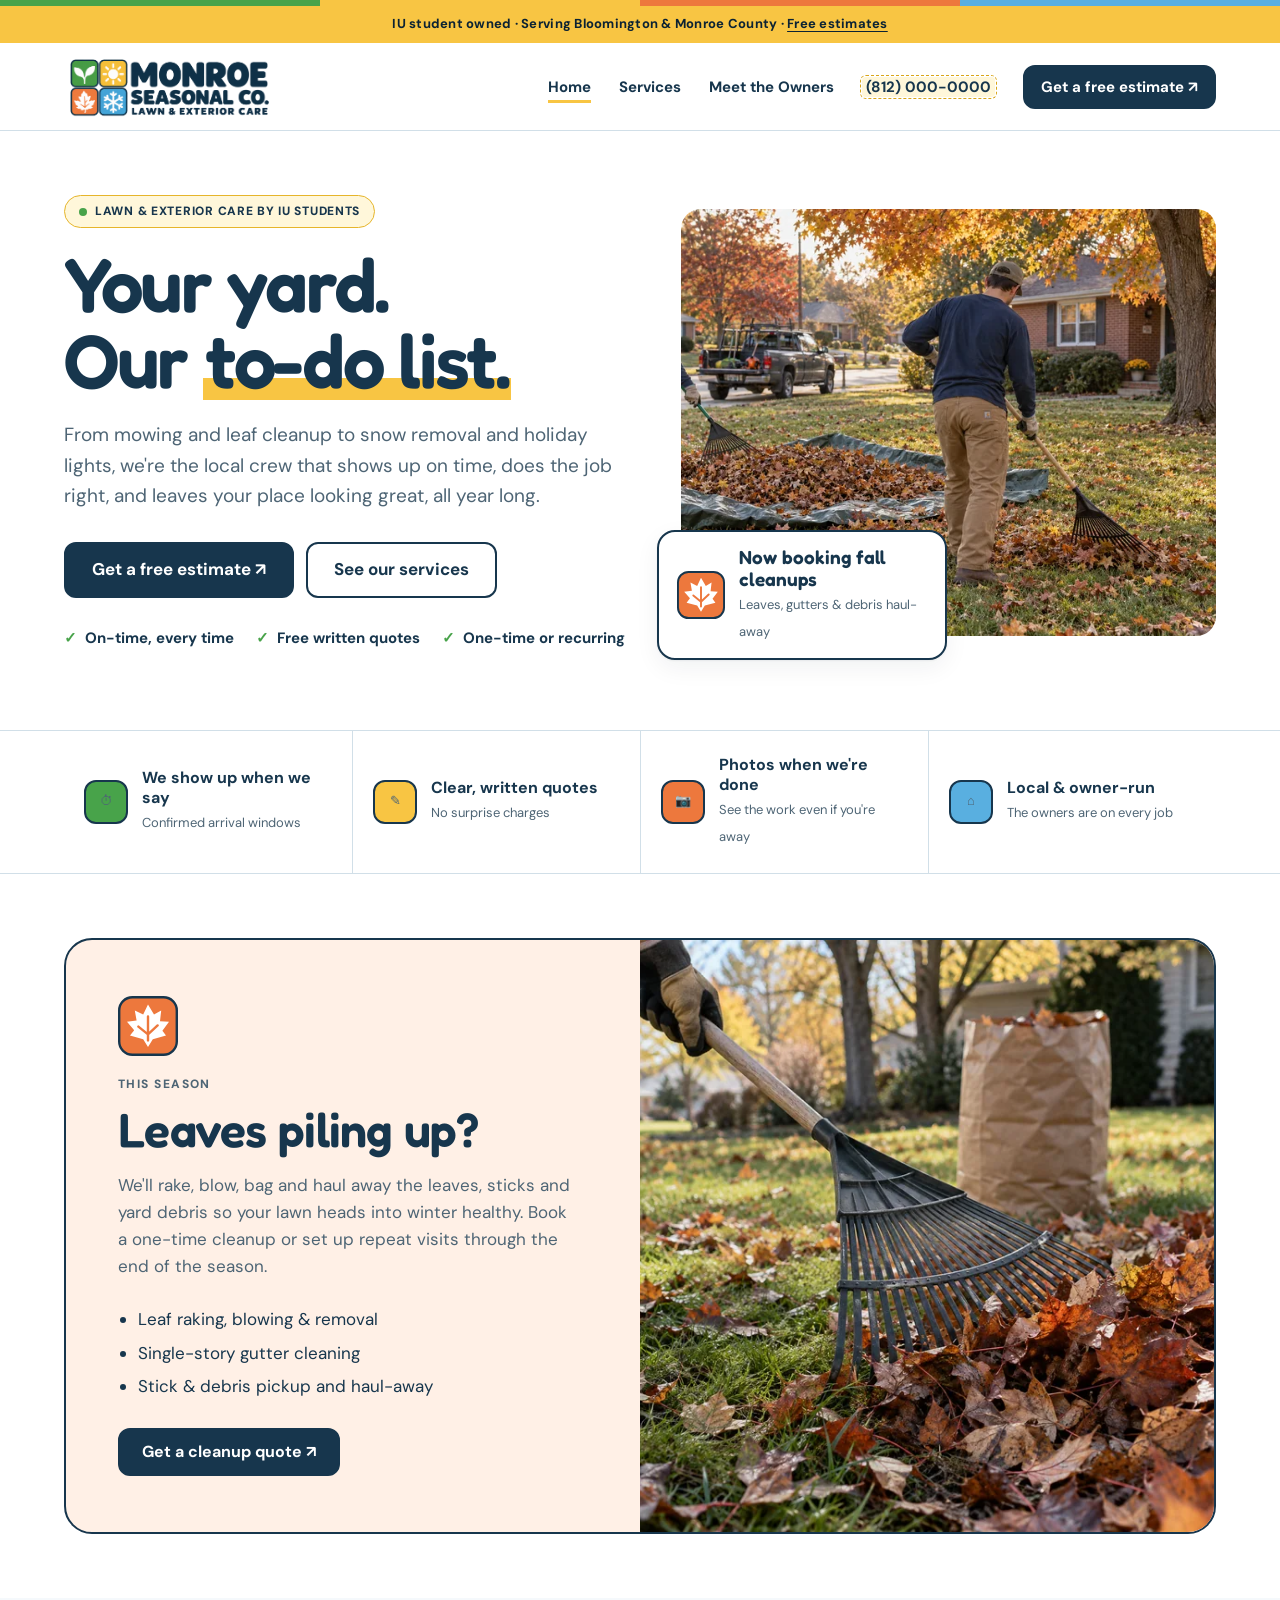
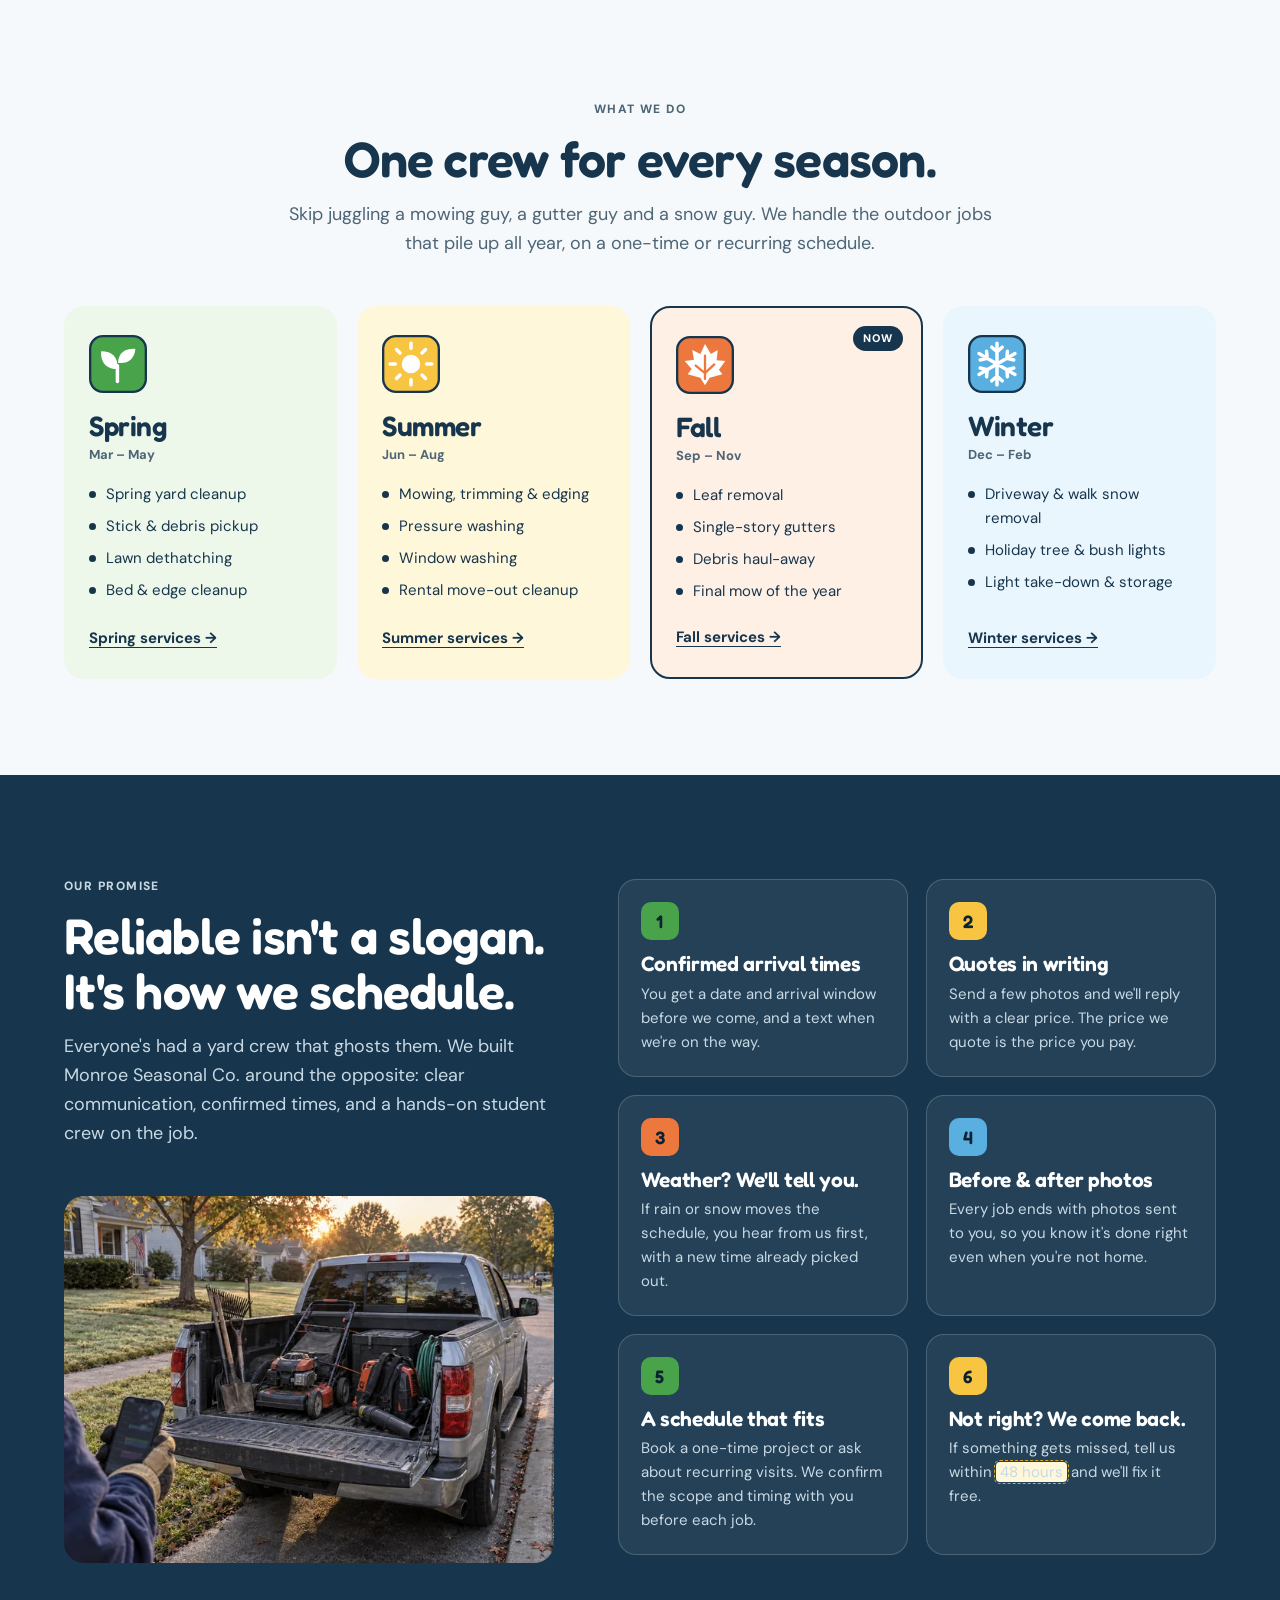
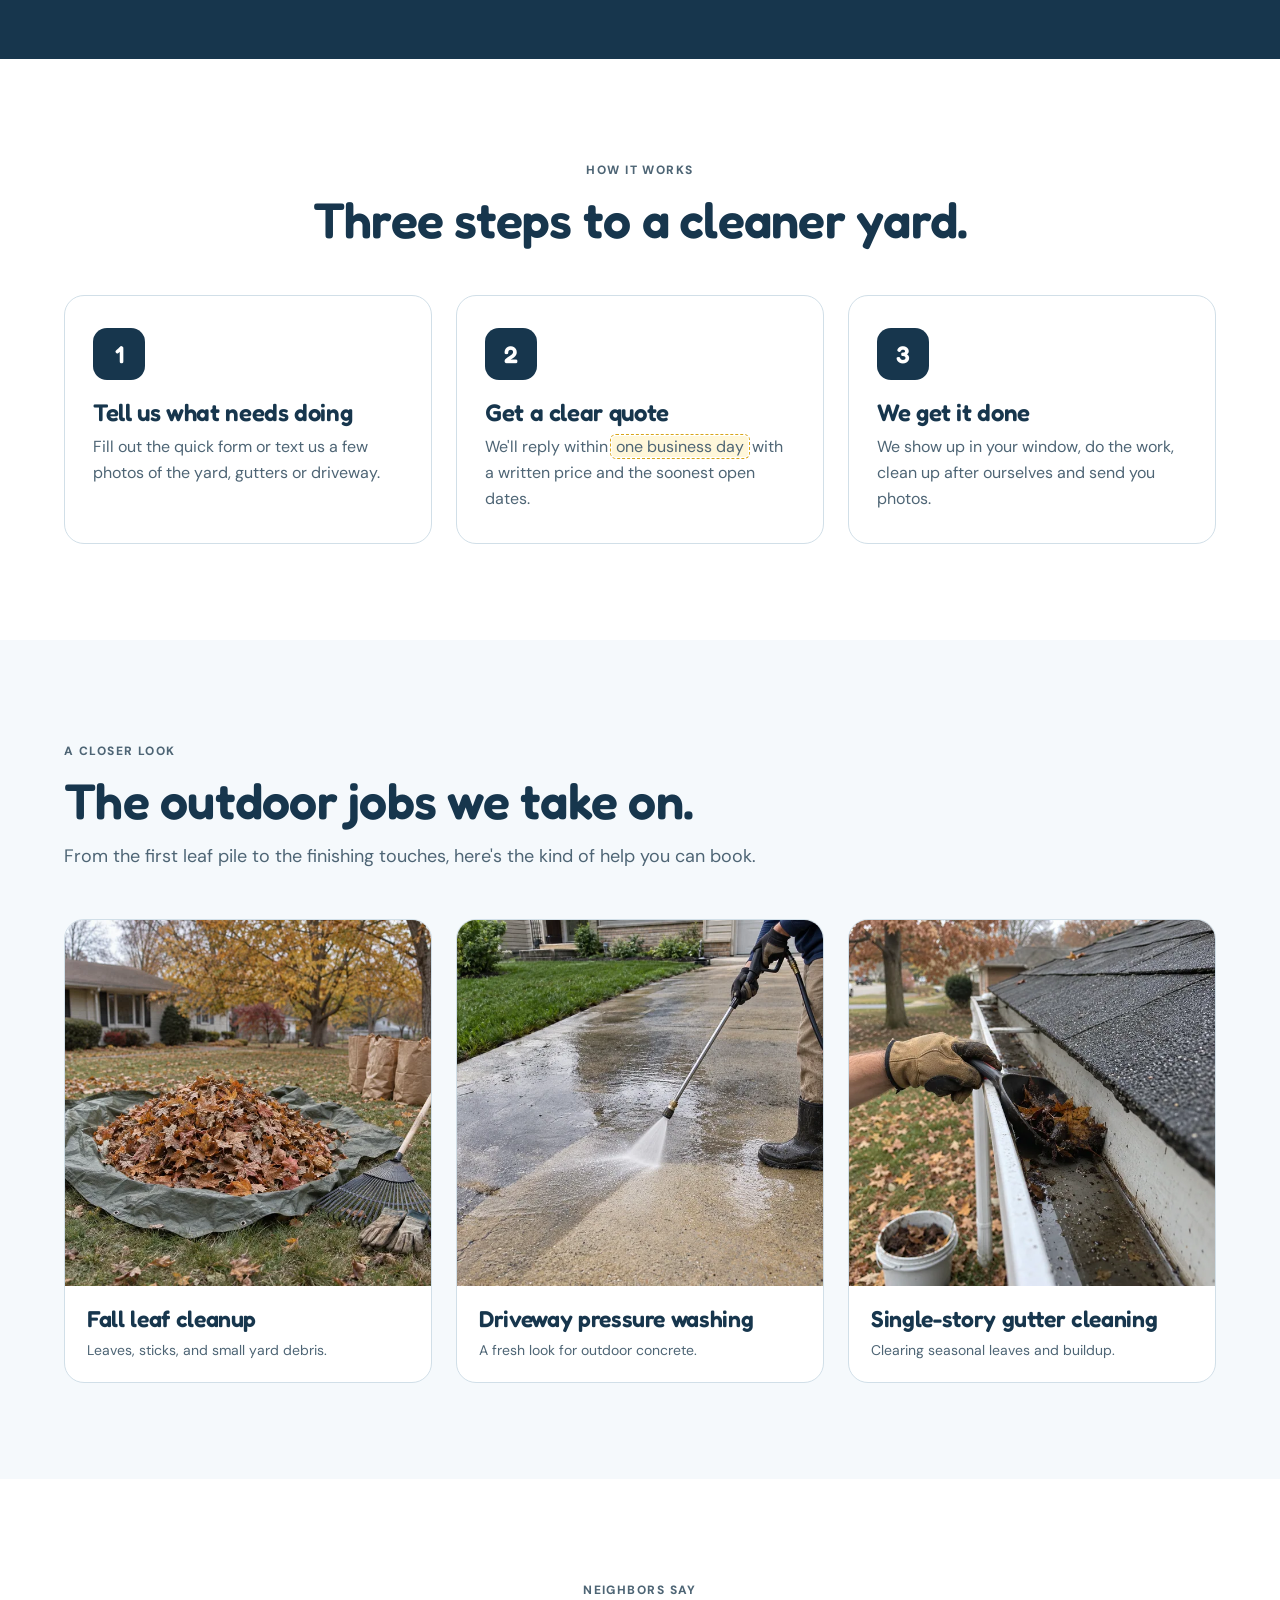
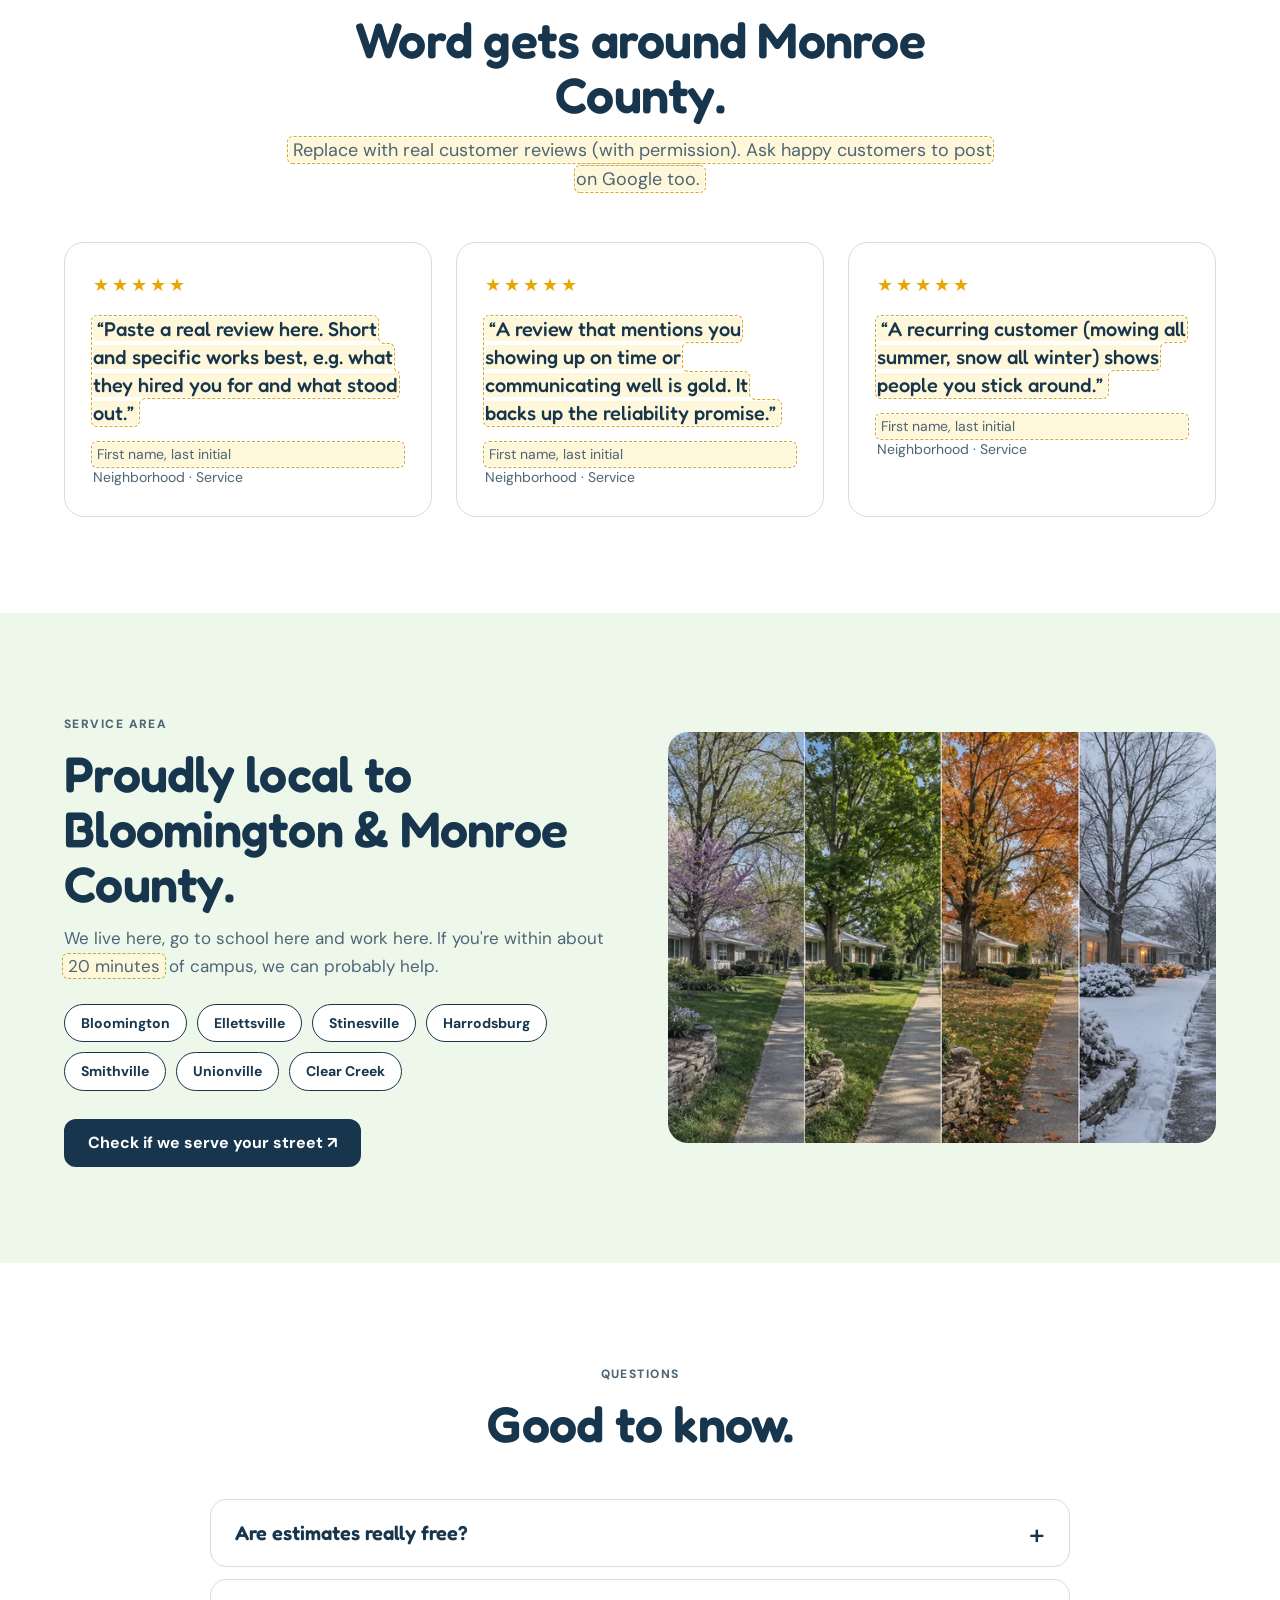
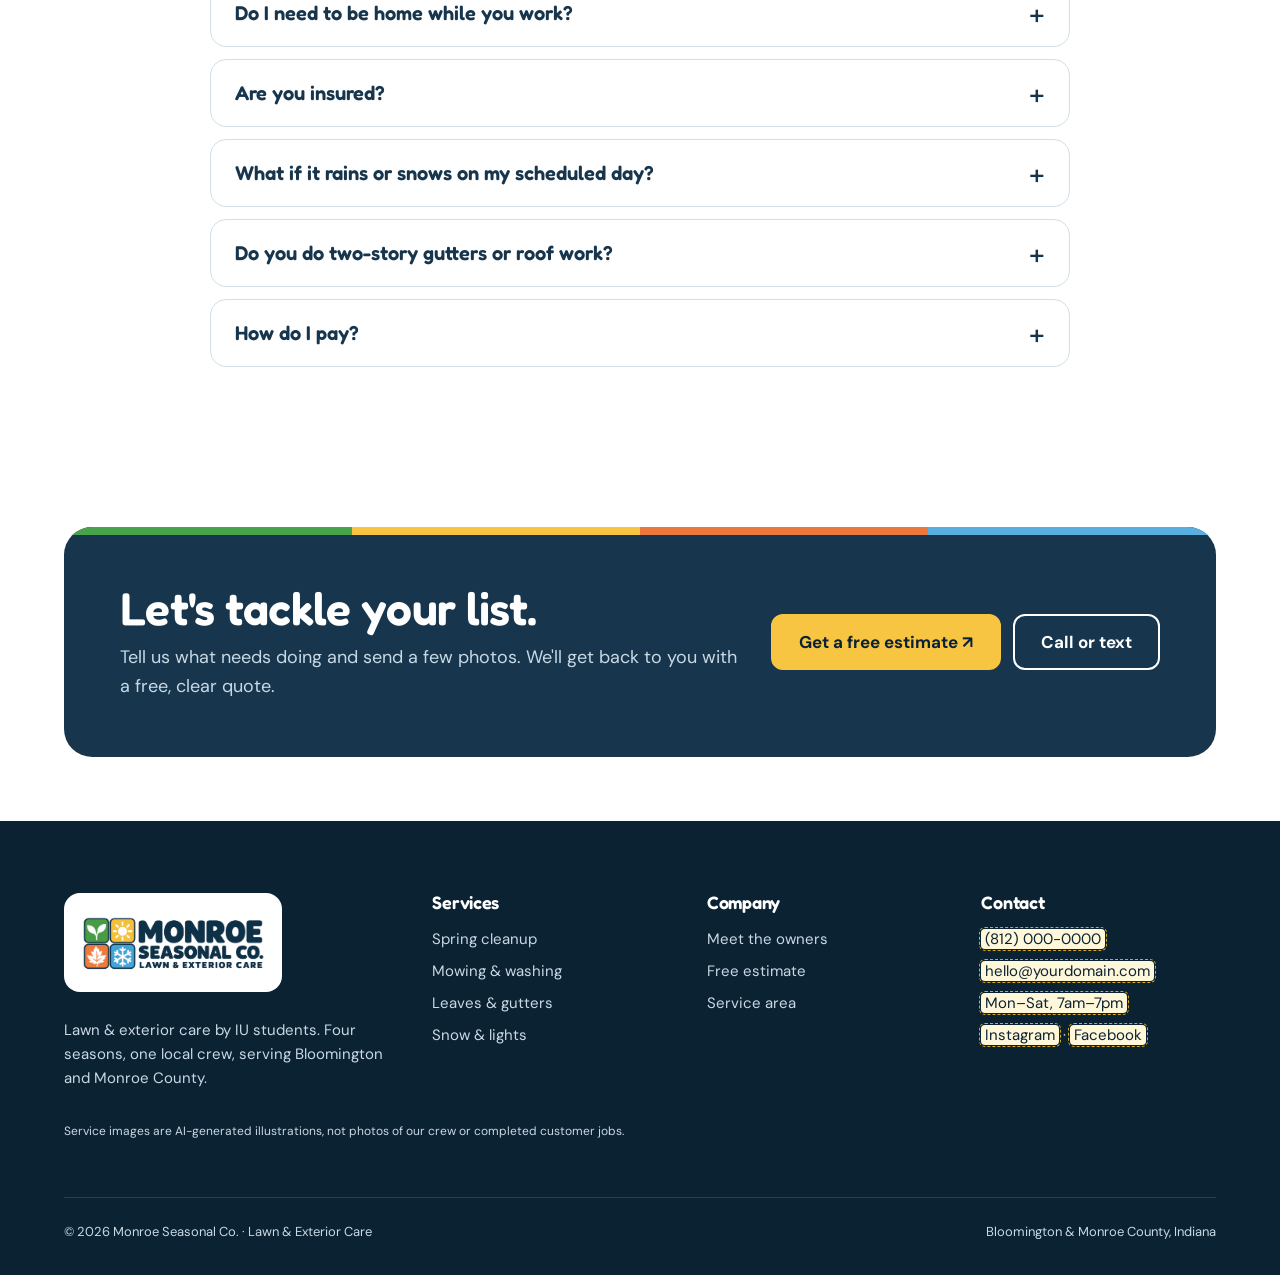
==== website/index.html @ 84240833 "Add Monroe Seasonal Co. website, brand kit, and Pages deploy - website/: 4-page static site (home, s" ====
<!doctype html>
<html lang="en">
<head>
  <meta charset="utf-8">
  <meta name="viewport" content="width=device-width, initial-scale=1">
  <title>Monroe Seasonal Co. | Lawn &amp; Exterior Care in Bloomington, IN</title>
  <meta name="description" content="IU student-owned lawn and exterior care serving Bloomington and Monroe County. Mowing, leaf cleanup, gutters, pressure washing, snow removal and holiday lights. Free estimates.">
  <meta property="og:title" content="Monroe Seasonal Co. | Lawn & Exterior Care">
  <meta property="og:description" content="Four seasons. One local crew. Free estimates in Bloomington & Monroe County.">
  <meta property="og:image" content="images/photos/og-share.jpg">
  <link rel="icon" href="images/brand/favicon.svg" type="image/svg+xml">
  <link rel="icon" href="images/brand/favicon.png" type="image/png">
  <link rel="stylesheet" href="css/styles.css">
</head>
<body>
<a class="skip" href="#main">Skip to content</a>

<div class="stripe" aria-hidden="true"><span></span><span></span><span></span><span></span></div>
<div class="announce">IU student owned · Serving Bloomington &amp; Monroe County · <a href="contact.html">Free estimates</a></div>

<header class="site-header">
  <nav class="container nav" aria-label="Main">
    <a class="brand" href="index.html"><img src="images/brand/logo.png" alt="Monroe Seasonal Co. — Lawn &amp; Exterior Care" width="1942" height="809"></a>
    <button class="nav-toggle" aria-expanded="false" aria-controls="nav-links" aria-label="Open menu"><span></span></button>
    <ul class="nav-links" id="nav-links">
      <li><a href="index.html" aria-current="page">Home</a></li>
      <li><a href="services.html">Services</a></li>
      <li><a href="about.html">Meet the Owners</a></li>
      <li><a class="nav-phone" href="tel:+18120000000"><span class="todo">(812) 000-0000</span></a></li>
      <li><a class="btn btn--sm" href="contact.html">Get a free estimate ↗</a></li>
    </ul>
  </nav>
</header>

<main id="main">

  <!-- ===== HERO ===== -->
  <section class="hero">
    <div class="container hero-grid">
      <div>
        <span class="pill">Lawn &amp; exterior care by IU students</span>
        <h1>Your yard.<br>Our <span class="hl">to-do list.</span></h1>
        <p class="lead">From mowing and leaf cleanup to snow removal and holiday lights, we're the local crew that shows up on time, does the job right, and leaves your place looking great, all year long.</p>
        <div class="actions">
          <a class="btn btn--lg" href="contact.html">Get a free estimate ↗</a>
          <a class="btn btn--lg btn--ghost" href="services.html">See our services</a>
        </div>
        <ul class="hero-checks">
          <li>On-time, every time</li>
          <li>Free written quotes</li>
          <li>One-time or recurring</li>
        </ul>
      </div>

      <div class="hero-media">
        <figure class="asset asset--fall has-image" style="--ratio:5/4" >
          <picture>
            <source type="image/webp" srcset="images/photos/hero-crew-640.webp 640w, images/photos/hero-crew.webp 1600w" sizes="(max-width: 700px) calc(100vw - 40px), (max-width: 1080px) 50vw, 600px">
            <img src="images/photos/hero-crew.jpg" srcset="images/photos/hero-crew-640.jpg 640w, images/photos/hero-crew.jpg 1600w" sizes="(max-width: 700px) calc(100vw - 40px), (max-width: 1080px) 50vw, 600px" alt="Student-style yard workers raking autumn leaves in a residential front yard" width="1600" height="1280" loading="eager" decoding="async" fetchpriority="high">
          </picture>
        </figure>
        <div class="hero-badge">
          <img src="images/brand/fall.svg" alt="">
          <div><strong>Now booking fall cleanups</strong><span>Leaves, gutters &amp; debris haul-away</span></div>
        </div>
      </div>
    </div>
  </section>

  <!-- ===== TRUST BAR ===== -->
  <section class="trustbar" aria-label="Why customers choose us">
    <div class="container trust-grid">
      <div class="trust-item"><span class="trust-icon bg-spring" aria-hidden="true">⏱</span><div><strong>We show up when we say</strong><span>Confirmed arrival windows</span></div></div>
      <div class="trust-item"><span class="trust-icon bg-summer" aria-hidden="true">✎</span><div><strong>Clear, written quotes</strong><span>No surprise charges</span></div></div>
      <div class="trust-item"><span class="trust-icon bg-fall" aria-hidden="true">📷</span><div><strong>Photos when we're done</strong><span>See the work even if you're away</span></div></div>
      <div class="trust-item"><span class="trust-icon bg-winter" aria-hidden="true">⌂</span><div><strong>Local &amp; owner-run</strong><span>The owners are on every job</span></div></div>
    </div>
  </section>

  <!-- ===== CURRENT SEASON FEATURE ===== -->
  <section class="section section--tight">
    <div class="container">
      <div class="feature">
        <div class="feature-copy">
          <img class="icon" src="images/brand/fall.svg" alt="">
          <span class="eyebrow">This season</span>
          <h2>Leaves piling up?</h2>
          <p>We'll rake, blow, bag and haul away the leaves, sticks and yard debris so your lawn heads into winter healthy. Book a one-time cleanup or set up repeat visits through the end of the season.</p>
          <ul>
            <li>Leaf raking, blowing &amp; removal</li>
            <li>Single-story gutter cleaning</li>
            <li>Stick &amp; debris pickup and haul-away</li>
          </ul>
          <div class="actions"><a class="btn" href="contact.html">Get a cleanup quote ↗</a></div>
        </div>
        <figure class="asset asset--fall has-image" style="--ratio:1/1" >
          <picture>
            <source type="image/webp" srcset="images/photos/fall-feature-leaves-640.webp 640w, images/photos/fall-feature-leaves.webp 1200w" sizes="(max-width: 700px) calc(100vw - 40px), (max-width: 1080px) 50vw, 600px">
            <img src="images/photos/fall-feature-leaves.jpg" srcset="images/photos/fall-feature-leaves-640.jpg 640w, images/photos/fall-feature-leaves.jpg 1200w" sizes="(max-width: 700px) calc(100vw - 40px), (max-width: 1080px) 50vw, 600px" alt="Rake pulling orange maple leaves into a pile on a green lawn" width="1200" height="1200" loading="lazy" decoding="async">
          </picture>
        </figure>
      </div>
    </div>
  </section>

  <!-- ===== SERVICES BY SEASON ===== -->
  <section class="section section--paper" id="services">
    <div class="container">
      <div class="section-head section-head--center">
        <span class="eyebrow">What we do</span>
        <h2>One crew for every season.</h2>
        <p>Skip juggling a mowing guy, a gutter guy and a snow guy. We handle the outdoor jobs that pile up all year, on a one-time or recurring schedule.</p>
      </div>
      <div class="season-grid">
        <article class="season-card spring">
          <img src="images/brand/spring.svg" alt="">
          <h3>Spring</h3>
          <p class="when">Mar – May</p>
          <ul><li>Spring yard cleanup</li><li>Stick &amp; debris pickup</li><li>Lawn dethatching</li><li>Bed &amp; edge cleanup</li></ul>
          <a href="services.html#spring">Spring services →</a>
        </article>
        <article class="season-card summer">
          <img src="images/brand/summer.svg" alt="">
          <h3>Summer</h3>
          <p class="when">Jun – Aug</p>
          <ul><li>Mowing, trimming &amp; edging</li><li>Pressure washing</li><li>Window washing</li><li>Rental move-out cleanup</li></ul>
          <a href="services.html#summer">Summer services →</a>
        </article>
        <article class="season-card fall is-now">
          <span class="now-tag">Now</span>
          <img src="images/brand/fall.svg" alt="">
          <h3>Fall</h3>
          <p class="when">Sep – Nov</p>
          <ul><li>Leaf removal</li><li>Single-story gutters</li><li>Debris haul-away</li><li>Final mow of the year</li></ul>
          <a href="services.html#fall">Fall services →</a>
        </article>
        <article class="season-card winter">
          <img src="images/brand/winter.svg" alt="">
          <h3>Winter</h3>
          <p class="when">Dec – Feb</p>
          <ul><li>Driveway &amp; walk snow removal</li><li>Holiday tree &amp; bush lights</li><li>Light take-down &amp; storage</li></ul>
          <a href="services.html#winter">Winter services →</a>
        </article>
      </div>
    </div>
  </section>

  <!-- ===== RELIABILITY ===== -->
  <section class="section section--navy">
    <div class="container reliable-grid">
      <div>
        <div class="section-head">
          <span class="eyebrow">Our promise</span>
          <h2>Reliable isn't a slogan. It's how we schedule.</h2>
          <p>Everyone's had a yard crew that ghosts them. We built Monroe Seasonal Co. around the opposite: clear communication, confirmed times, and a hands-on student crew on the job.</p>
        </div>
        <figure class="asset asset--winter has-image" style="--ratio:4/3" >
          <picture>
            <source type="image/webp" srcset="images/photos/reliable-truck-640.webp 640w, images/photos/reliable-truck.webp 1400w" sizes="(max-width: 700px) calc(100vw - 40px), (max-width: 1080px) 50vw, 600px">
            <img src="images/photos/reliable-truck.jpg" srcset="images/photos/reliable-truck-640.jpg 640w, images/photos/reliable-truck.jpg 1400w" sizes="(max-width: 700px) calc(100vw - 40px), (max-width: 1080px) 50vw, 600px" alt="A prepared pickup with organized lawn-care tools and a phone in hand" width="1400" height="1050" loading="lazy" decoding="async">
          </picture>
        </figure>
      </div>
      <div class="promise-list">
        <div class="promise"><span class="num bg-spring">1</span><h3>Confirmed arrival times</h3><p>You get a date and arrival window before we come, and a text when we're on the way.</p></div>
        <div class="promise"><span class="num bg-summer">2</span><h3>Quotes in writing</h3><p>Send a few photos and we'll reply with a clear price. The price we quote is the price you pay.</p></div>
        <div class="promise"><span class="num bg-fall">3</span><h3>Weather? We'll tell you.</h3><p>If rain or snow moves the schedule, you hear from us first, with a new time already picked out.</p></div>
        <div class="promise"><span class="num bg-winter">4</span><h3>Before &amp; after photos</h3><p>Every job ends with photos sent to you, so you know it's done right even when you're not home.</p></div>
        <div class="promise"><span class="num bg-spring">5</span><h3>A schedule that fits</h3><p>Book a one-time project or ask about recurring visits. We confirm the scope and timing with you before each job.</p></div>
        <div class="promise"><span class="num bg-summer">6</span><h3>Not right? We come back.</h3><p>If something gets missed, tell us within <span class="todo">48 hours</span> and we'll fix it free.</p></div>
      </div>
    </div>
  </section>

  <!-- ===== HOW IT WORKS ===== -->
  <section class="section">
    <div class="container">
      <div class="section-head section-head--center">
        <span class="eyebrow">How it works</span>
        <h2>Three steps to a cleaner yard.</h2>
      </div>
      <ol class="steps">
        <li class="step"><h3>Tell us what needs doing</h3><p>Fill out the quick form or text us a few photos of the yard, gutters or driveway.</p></li>
        <li class="step"><h3>Get a clear quote</h3><p>We'll reply within <span class="todo">one business day</span> with a written price and the soonest open dates.</p></li>
        <li class="step"><h3>We get it done</h3><p>We show up in your window, do the work, clean up after ourselves and send you photos.</p></li>
      </ol>
    </div>
  </section>

  <!-- ===== SERVICE GALLERY ===== -->
  <section class="section section--paper"><div class="container">
    <div class="section-head"><span class="eyebrow">A closer look</span><h2>The outdoor jobs we take on.</h2><p>From the first leaf pile to the finishing touches, here's the kind of help you can book.</p></div>
    <div class="ba-grid"><article class="ba"><figure class="asset asset--fall has-image" style="--ratio:1/1" >
          <picture>
            <source type="image/webp" srcset="images/photos/gallery-leaves-640.webp 640w, images/photos/gallery-leaves.webp 1200w" sizes="(max-width: 700px) calc(100vw - 40px), (max-width: 1080px) 50vw, 600px">
            <img src="images/photos/gallery-leaves.jpg" srcset="images/photos/gallery-leaves-640.jpg 640w, images/photos/gallery-leaves.jpg 1200w" sizes="(max-width: 700px) calc(100vw - 40px), (max-width: 1080px) 50vw, 600px" alt="Fall leaf cleanup service illustration" width="1200" height="1200" loading="lazy" decoding="async">
          </picture>
        </figure><div class="service-gallery-caption"><h3>Fall leaf cleanup</h3><p>Leaves, sticks, and small yard debris.</p></div></article><article class="ba"><figure class="asset asset--summer has-image" style="--ratio:1/1" >
          <picture>
            <source type="image/webp" srcset="images/photos/gallery-driveway-640.webp 640w, images/photos/gallery-driveway.webp 1200w" sizes="(max-width: 700px) calc(100vw - 40px), (max-width: 1080px) 50vw, 600px">
            <img src="images/photos/gallery-driveway.jpg" srcset="images/photos/gallery-driveway-640.jpg 640w, images/photos/gallery-driveway.jpg 1200w" sizes="(max-width: 700px) calc(100vw - 40px), (max-width: 1080px) 50vw, 600px" alt="Driveway pressure washing service illustration" width="1200" height="1200" loading="lazy" decoding="async">
          </picture>
        </figure><div class="service-gallery-caption"><h3>Driveway pressure washing</h3><p>A fresh look for outdoor concrete.</p></div></article><article class="ba"><figure class="asset asset--fall has-image" style="--ratio:1/1" >
          <picture>
            <source type="image/webp" srcset="images/photos/gallery-gutters-640.webp 640w, images/photos/gallery-gutters.webp 1200w" sizes="(max-width: 700px) calc(100vw - 40px), (max-width: 1080px) 50vw, 600px">
            <img src="images/photos/gallery-gutters.jpg" srcset="images/photos/gallery-gutters-640.jpg 640w, images/photos/gallery-gutters.jpg 1200w" sizes="(max-width: 700px) calc(100vw - 40px), (max-width: 1080px) 50vw, 600px" alt="Single-story gutter cleaning service illustration" width="1200" height="1200" loading="lazy" decoding="async">
          </picture>
        </figure><div class="service-gallery-caption"><h3>Single-story gutter cleaning</h3><p>Clearing seasonal leaves and buildup.</p></div></article></div>
  </div></section>

  <!-- ===== REVIEWS ===== -->
  <section class="section">
    <div class="container">
      <div class="section-head section-head--center">
        <span class="eyebrow">Neighbors say</span>
        <h2>Word gets around Monroe County.</h2>
        <p><span class="todo">Replace with real customer reviews (with permission). Ask happy customers to post on Google too.</span></p>
      </div>
      <div class="review-grid">
        <figure class="review">
          <div class="stars" aria-label="5 out of 5 stars">★★★★★</div>
          <blockquote><span class="todo">“Paste a real review here. Short and specific works best, e.g. what they hired you for and what stood out.”</span></blockquote>
          <cite><span class="todo">First name, last initial</span><span>Neighborhood · Service</span></cite>
        </figure>
        <figure class="review">
          <div class="stars" aria-label="5 out of 5 stars">★★★★★</div>
          <blockquote><span class="todo">“A review that mentions you showing up on time or communicating well is gold. It backs up the reliability promise.”</span></blockquote>
          <cite><span class="todo">First name, last initial</span><span>Neighborhood · Service</span></cite>
        </figure>
        <figure class="review">
          <div class="stars" aria-label="5 out of 5 stars">★★★★★</div>
          <blockquote><span class="todo">“A recurring customer (mowing all summer, snow all winter) shows people you stick around.”</span></blockquote>
          <cite><span class="todo">First name, last initial</span><span>Neighborhood · Service</span></cite>
        </figure>
      </div>
    </div>
  </section>

  <!-- ===== SERVICE AREA ===== -->
  <section class="section section--spring">
    <div class="container area">
      <div>
        <span class="eyebrow">Service area</span>
        <h2 style="font-size:clamp(34px,4.2vw,50px);margin:10px 0 14px">Proudly local to Bloomington &amp; Monroe County.</h2>
        <p class="muted">We live here, go to school here and work here. If you're within about <span class="todo">20 minutes</span> of campus, we can probably help.</p>
        <ul class="town-list">
          <li>Bloomington</li><li>Ellettsville</li><li>Stinesville</li><li>Harrodsburg</li><li>Smithville</li><li>Unionville</li><li>Clear Creek</li>
        </ul>
        <a class="btn" href="contact.html">Check if we serve your street ↗</a>
      </div>
      <figure class="asset asset--spring has-image" style="--ratio:4/3" >
          <picture>
            <source type="image/webp" srcset="images/photos/neighborhood-seasons-640.webp 640w, images/photos/neighborhood-seasons.webp 1600w" sizes="(max-width: 700px) calc(100vw - 40px), (max-width: 1080px) 50vw, 600px">
            <img src="images/photos/neighborhood-seasons.jpg" srcset="images/photos/neighborhood-seasons-640.jpg 640w, images/photos/neighborhood-seasons.jpg 1600w" sizes="(max-width: 700px) calc(100vw - 40px), (max-width: 1080px) 50vw, 600px" alt="Photographic montage of an Indiana-style neighborhood in spring, summer, fall, and winter" width="1600" height="1200" loading="lazy" decoding="async">
          </picture>
        </figure>
    </div>
  </section>

  <!-- ===== FAQ ===== -->
  <section class="section">
    <div class="container">
      <div class="section-head section-head--center">
        <span class="eyebrow">Questions</span>
        <h2>Good to know.</h2>
      </div>
      <div class="faq">
        <details><summary>Are estimates really free?</summary><p>Yes. Send us a few photos and a short description through the estimate form, and we'll reply with a written quote. Bigger jobs may need a quick in-person look, which is free too.</p></details>
        <details><summary>Do I need to be home while you work?</summary><p>Nope. Most of our customers aren't. We'll confirm the arrival window, text when we're on the way, and send before-and-after photos when we're finished.</p></details>
        <details><summary>Are you insured?</summary><p><span class="todo">State your insurance coverage plainly here. If you're not insured yet, getting general liability coverage is worth it, and customers (and landlords) ask.</span></p></details>
        <details><summary>What if it rains or snows on my scheduled day?</summary><p>We watch the forecast closely. If weather moves your appointment, we'll reach out before your window with the next available time. For snow removal, we head out once accumulation hits your chosen trigger depth.</p></details>
        <details><summary>Do you do two-story gutters or roof work?</summary><p>For safety, we keep ladder work to single-story homes, and holiday lights to trees, bushes and spots we can reach from the ground or a short ladder. If you need more, we're happy to point you to someone who does.</p></details>
        <details><summary>How do I pay?</summary><p><span class="todo">List payment methods, e.g. Venmo, Zelle, check, or card via invoice. Say when payment is due.</span></p></details>
      </div>
    </div>
  </section>

  <!-- ===== CTA ===== -->
  <section class="section section--tight">
    <div class="container">
      <div class="cta-band">
        <div>
          <h2>Let's tackle your list.</h2>
          <p>Tell us what needs doing and send a few photos. We'll get back to you with a free, clear quote.</p>
        </div>
        <div class="actions">
          <a class="btn btn--lg" href="contact.html">Get a free estimate ↗</a>
          <a class="btn btn--lg btn--ghost" href="tel:+18120000000">Call or text</a>
        </div>
      </div>
    </div>
  </section>
</main>

<footer class="site-footer">
  <div class="container">
    <div class="footer-grid">
      <div>
        <a class="footer-logo" href="index.html"><img src="images/brand/logo.png" alt="Monroe Seasonal Co." width="1942" height="809"></a>
        <p>Lawn &amp; exterior care by IU students. Four seasons, one local crew, serving Bloomington and Monroe County.</p>
      </div>
      <div>
        <h4>Services</h4>
        <ul>
          <li><a href="services.html#spring">Spring cleanup</a></li>
          <li><a href="services.html#summer">Mowing &amp; washing</a></li>
          <li><a href="services.html#fall">Leaves &amp; gutters</a></li>
          <li><a href="services.html#winter">Snow &amp; lights</a></li>
        </ul>
      </div>
      <div>
        <h4>Company</h4>
        <ul>
          <li><a href="about.html">Meet the owners</a></li>
          <li><a href="contact.html">Free estimate</a></li>
          <li><a href="index.html#services">Service area</a></li>
        </ul>
      </div>
      <div>
        <h4>Contact</h4>
        <ul>
          <li><a href="tel:+18120000000"><span class="todo">(812) 000-0000</span></a></li>
          <li><a href="mailto:hello@example.com"><span class="todo">hello@yourdomain.com</span></a></li>
          <li><span class="todo">Mon–Sat, 7am–7pm</span></li>
          <li><span class="todo">Instagram</span> · <span class="todo">Facebook</span></li>
        </ul>
      </div>
    </div>
    <p class="photo-note">Service images are AI-generated illustrations, not photos of our crew or completed customer jobs.</p>
    <div class="footer-bottom">
      <span>© <span data-year>2026</span> Monroe Seasonal Co. · Lawn &amp; Exterior Care</span>
      <span>Bloomington &amp; Monroe County, Indiana</span>
    </div>
  </div>
</footer>

<script src="js/main.js"></script>
</body>
</html>
---- website/css/styles.css ----
/* Monroe Seasonal Co. — site styles (built on brand-kit/tokens.css) */
@font-face{font-family:Fredoka;src:url('../fonts/fredoka.ttf') format('truetype');font-weight:300 700;font-display:swap}
@font-face{font-family:'DM Sans';src:url('../fonts/dm-sans.ttf') format('truetype');font-weight:100 1000;font-display:swap}

:root{
  --navy:#17364D;
  --ink:#0B2233;
  --spring:#48A34A;
  --summer:#F8C543;
  --fall:#ED783D;
  --winter:#59AFE0;
  --white:#FFFFFF;
  --paper:#F5F9FC;
  --spring-tint:#EDF8EB;
  --summer-tint:#FFF7DA;
  --fall-tint:#FFF0E6;
  --winter-tint:#EAF6FE;
  --muted:#4E6575;
  --border:#D1DFE8;
  --display:Fredoka,'Arial Rounded MT Bold',Arial,sans-serif;
  --body:'DM Sans',Arial,sans-serif;
  --radius:20px;
  --shadow:0 1px 2px rgba(11,34,51,.06),0 8px 24px rgba(11,34,51,.06);
}

*,*::before,*::after{box-sizing:border-box}
html{scroll-behavior:smooth;-webkit-text-size-adjust:100%}
body{margin:0;background:var(--white);color:var(--navy);font:400 17px/1.6 var(--body)}
h1,h2,h3,h4,p,ul,ol,figure,blockquote{margin:0}
h1,h2,h3,h4{font-family:var(--display);font-weight:600;line-height:1.1;letter-spacing:-.015em}
img{display:block;max-width:100%;height:auto}
a{color:inherit}
button,input,select,textarea{font:inherit;color:inherit}
:focus-visible{outline:3px solid var(--navy);outline-offset:3px;border-radius:6px}

.container{width:100%;max-width:1200px;margin:0 auto;padding:0 24px}
.skip{position:absolute;left:-9999px;top:8px;background:var(--navy);color:#fff;padding:10px 16px;border-radius:10px;z-index:100}
.skip:focus{left:8px}

/* ---------- Top bars ---------- */
.stripe{display:grid;grid-template-columns:repeat(4,1fr);height:6px}
.stripe span:nth-child(1){background:var(--spring)}
.stripe span:nth-child(2){background:var(--summer)}
.stripe span:nth-child(3){background:var(--fall)}
.stripe span:nth-child(4){background:var(--winter)}
.announce{background:var(--summer);color:var(--ink);font-size:13px;font-weight:700;text-align:center;padding:8px 16px;letter-spacing:.02em}
.announce a{text-underline-offset:3px}

/* ---------- Header / nav ---------- */
.site-header{position:sticky;top:0;z-index:50;background:rgba(255,255,255,.96);backdrop-filter:saturate(1.4) blur(8px);border-bottom:1px solid var(--border)}
.nav{display:flex;align-items:center;justify-content:space-between;gap:24px;min-height:76px}
.brand img{width:210px}
.nav-links{display:flex;align-items:center;gap:28px;list-style:none;padding:0}
.nav-links a{text-decoration:none;font-weight:700;font-size:15px}
.nav-links a:not(.btn):hover,.nav-links a[aria-current="page"]{text-decoration:underline;text-decoration-thickness:3px;text-decoration-color:var(--summer);text-underline-offset:8px}
.nav-phone{font-weight:700;text-decoration:none;font-size:15px;white-space:nowrap}
.nav-toggle{display:none;background:none;border:2px solid var(--navy);border-radius:12px;width:48px;height:48px;align-items:center;justify-content:center;cursor:pointer}
.nav-toggle span{display:block;width:20px;height:2px;background:var(--navy);position:relative}
.nav-toggle span::before,.nav-toggle span::after{content:'';position:absolute;left:0;width:20px;height:2px;background:var(--navy)}
.nav-toggle span::before{top:-6px}.nav-toggle span::after{top:6px}

/* ---------- Buttons ---------- */
.btn{display:inline-flex;align-items:center;justify-content:center;gap:10px;min-height:48px;padding:12px 22px;border:2px solid var(--navy);border-radius:12px;background:var(--navy);color:#fff;font:700 16px/1.2 var(--body);text-decoration:none;cursor:pointer;transition:background .15s,transform .15s}
.btn:hover{background:var(--ink);border-color:var(--ink);transform:translateY(-1px)}
.btn--ghost{background:#fff;color:var(--navy)}
.btn--ghost:hover{background:var(--paper);color:var(--navy)}
.btn--lg{min-height:56px;padding:14px 26px;font-size:17px}
.btn--sm{min-height:44px;padding:10px 16px;font-size:14px}
.actions{display:flex;flex-wrap:wrap;gap:12px}

/* ---------- Type helpers ---------- */
.eyebrow{display:inline-block;font:800 12px/1.4 var(--body);letter-spacing:.12em;text-transform:uppercase;color:var(--muted)}
.pill{display:inline-flex;align-items:center;gap:8px;background:var(--summer-tint);border:1px solid #E6B52B;padding:6px 14px;border-radius:999px;font-size:12px;font-weight:800;letter-spacing:.06em;text-transform:uppercase}
.pill::before{content:'';width:8px;height:8px;border-radius:50%;background:var(--spring)}
.hl{background:linear-gradient(transparent 70%,var(--summer) 70%,var(--summer) 94%,transparent 94%);padding:0 2px}
.lead{font-size:19px;color:var(--muted);max-width:560px}
.muted{color:var(--muted)}
.todo{background:var(--summer-tint);outline:1.5px dashed #D9A619;outline-offset:1px;border-radius:4px;padding:0 4px}

/* ---------- Sections ---------- */
.section{padding:96px 0}
.section--tight{padding:64px 0}
.section--paper{background:var(--paper)}
.section--spring{background:var(--spring-tint)}
.section--navy{background:var(--navy);color:#fff}
.section-head{max-width:720px;margin-bottom:48px}
.section-head--center{margin-left:auto;margin-right:auto;text-align:center}
.section-head h2{font-size:clamp(34px,4.2vw,50px);margin:10px 0 14px}
.section-head p{font-size:18px;color:var(--muted)}
.section--navy .section-head p,.section--navy .eyebrow{color:#C9D9E4}

/* ---------- Hero ---------- */
.hero{padding:64px 0 80px}
.hero-grid{display:grid;grid-template-columns:1.05fr 1fr;gap:56px;align-items:center}
.hero h1{font-size:clamp(46px,6vw,76px);letter-spacing:-.03em;line-height:1;margin:18px 0 22px}
.hero .lead{margin-bottom:30px}
.hero-checks{display:flex;flex-wrap:wrap;gap:10px 22px;margin-top:28px;padding:0;list-style:none;font-weight:700;font-size:15px}
.hero-checks li::before{content:'✓';color:var(--spring);font-weight:900;margin-right:8px}
.hero-media{position:relative}
.hero-badge{position:absolute;left:-24px;bottom:-24px;background:#fff;border:2px solid var(--navy);border-radius:18px;padding:14px 18px;display:flex;gap:14px;align-items:center;box-shadow:var(--shadow);max-width:290px}
.hero-media .asset:not(.has-image){padding-bottom:96px}
.hero-badge img{width:48px;flex-shrink:0}
.hero-badge strong{display:block;font:600 19px/1.15 var(--display)}
.hero-badge span{font-size:13px;color:var(--muted)}

.page-hero{padding:72px 0 56px;border-bottom:1px solid var(--border);background:var(--paper)}
.page-hero h1{font-size:clamp(42px,5.4vw,66px);letter-spacing:-.03em;margin:14px 0 18px;max-width:880px}

/* ---------- Trust bar ---------- */
.trustbar{border-top:1px solid var(--border);border-bottom:1px solid var(--border);background:#fff}
.trust-grid{display:grid;grid-template-columns:repeat(4,1fr)}
.trust-item{display:flex;gap:14px;align-items:center;padding:24px 20px}
.trust-item + .trust-item{border-left:1px solid var(--border)}
.trust-icon{width:44px;height:44px;border-radius:12px;display:grid;place-items:center;flex-shrink:0;font-size:20px;border:2px solid var(--navy)}
.trust-item strong{display:block;font-size:16px;line-height:1.25}
.trust-item span{font-size:13px;color:var(--muted)}

/* ---------- Season / service cards ---------- */
.season-grid{display:grid;grid-template-columns:repeat(4,1fr);gap:20px}
.season-card{border-radius:var(--radius);padding:28px 24px;display:flex;flex-direction:column;border:1px solid transparent}
.season-card img{width:58px;margin-bottom:18px}
.season-card h3{font-size:28px;margin-bottom:4px}
.season-card .when{font-size:13px;font-weight:700;color:var(--muted);margin-bottom:16px}
.season-card ul{list-style:none;padding:0;display:grid;gap:8px;font-size:15px;margin-bottom:22px}
.season-card li{display:flex;gap:10px}
.season-card li::before{content:'';width:7px;height:7px;border-radius:50%;background:var(--navy);margin-top:9px;flex-shrink:0}
.season-card a{margin-top:auto;font-weight:700;font-size:15px;text-underline-offset:4px}
.spring{background:var(--spring-tint)}.summer{background:var(--summer-tint)}.fall{background:var(--fall-tint)}.winter{background:var(--winter-tint)}
.season-card.is-now{border:2px solid var(--navy);position:relative}
.now-tag{position:absolute;top:18px;right:18px;background:var(--navy);color:#fff;font-size:11px;font-weight:800;letter-spacing:.08em;text-transform:uppercase;padding:4px 10px;border-radius:999px}

/* ---------- Feature (current season) ---------- */
.feature{display:grid;grid-template-columns:1fr 1fr;gap:0;border-radius:28px;overflow:hidden;border:2px solid var(--navy);background:var(--fall-tint)}
.feature-copy{padding:56px 52px;display:flex;flex-direction:column;justify-content:center}
.feature-copy img.icon{width:60px;margin-bottom:20px}
.feature-copy h2{font-size:clamp(34px,4vw,48px);margin:10px 0 16px}
.feature-copy p{color:var(--muted);margin-bottom:26px;max-width:460px}
.feature-copy ul{padding-left:20px;margin-bottom:28px;display:grid;gap:6px}
.feature .asset{border-radius:0;border:0;border-left:2px dashed rgba(23,54,77,.25);height:100%}

/* ---------- Reliability ---------- */
.reliable-grid{display:grid;grid-template-columns:.9fr 1.1fr;gap:64px;align-items:center}
.promise-list{display:grid;grid-template-columns:1fr 1fr;gap:18px}
.promise{background:#fff;border:1px solid var(--border);border-radius:18px;padding:22px}
.section--navy .promise{background:rgba(255,255,255,.06);border-color:rgba(255,255,255,.18)}
.promise .num{display:inline-grid;place-items:center;width:38px;height:38px;border-radius:10px;font:600 18px var(--display);color:var(--ink);margin-bottom:12px}
.promise h3{font-size:21px;margin-bottom:6px}
.promise p{font-size:15px;color:var(--muted)}
.section--navy .promise p{color:#C9D9E4}
.bg-spring{background:var(--spring)}.bg-summer{background:var(--summer)}.bg-fall{background:var(--fall)}.bg-winter{background:var(--winter)}

/* ---------- Steps ---------- */
.steps{display:grid;grid-template-columns:repeat(3,1fr);gap:24px;counter-reset:step;list-style:none;padding:0}
.step{position:relative;padding:32px 28px;border-radius:var(--radius);background:#fff;border:1px solid var(--border)}
.step::before{counter-increment:step;content:counter(step);display:grid;place-items:center;width:52px;height:52px;border-radius:14px;background:var(--navy);color:#fff;font:600 24px var(--display);margin-bottom:20px}
.step h3{font-size:24px;margin-bottom:8px}
.step p{color:var(--muted);font-size:16px}

/* ---------- Before / after ---------- */
.ba-grid{display:grid;grid-template-columns:repeat(3,1fr);gap:24px}
.ba{border:1px solid var(--border);border-radius:var(--radius);overflow:hidden;background:#fff}
.ba-pair{display:grid;grid-template-columns:1fr 1fr;gap:2px;background:var(--border)}
.ba-pair .asset{border-radius:0;border:0}
.ba-pair .asset__prompt{font-size:12px}
.ba figcaption{padding:16px 20px;font-weight:700;display:flex;justify-content:space-between;gap:12px;font-size:15px}
.ba figcaption span{color:var(--muted);font-weight:400;font-size:13px}

/* ---------- Reviews ---------- */
.review-grid{display:grid;grid-template-columns:repeat(3,1fr);gap:24px}
.review{background:#fff;border:1px solid var(--border);border-radius:var(--radius);padding:28px;display:flex;flex-direction:column;gap:16px}
.stars{color:#E6A800;letter-spacing:3px;font-size:18px}
.review blockquote{font:500 20px/1.4 var(--display)}
.review cite{font-style:normal;font-weight:700;font-size:14px}
.review cite span{display:block;font-weight:400;color:var(--muted)}

/* ---------- Service area ---------- */
.area{display:grid;grid-template-columns:1fr 1fr;gap:56px;align-items:center}
.town-list{display:flex;flex-wrap:wrap;gap:10px;list-style:none;padding:0;margin:24px 0 28px}
.town-list li{background:#fff;border:1.5px solid var(--navy);border-radius:999px;padding:7px 16px;font-weight:700;font-size:14px}

/* ---------- FAQ ---------- */
.faq{max-width:860px;margin:0 auto;display:grid;gap:12px}
.faq details{border:1px solid var(--border);border-radius:16px;background:#fff;padding:0 24px}
.faq summary{cursor:pointer;list-style:none;padding:20px 32px 20px 0;font:600 20px/1.3 var(--display);position:relative}
.faq summary::-webkit-details-marker{display:none}
.faq summary::after{content:'+';position:absolute;right:0;top:16px;font:500 28px var(--body)}
.faq details[open] summary::after{content:'–'}
.faq details p{padding:0 0 22px;color:var(--muted)}

/* ---------- CTA band ---------- */
.cta-band{border-radius:28px;background:var(--navy);color:#fff;padding:56px;display:grid;grid-template-columns:1.4fr auto;gap:32px;align-items:center;position:relative;overflow:hidden}
.cta-band::before{content:'';position:absolute;inset:0 0 auto 0;height:8px;background:linear-gradient(90deg,var(--spring) 0 25%,var(--summer) 25% 50%,var(--fall) 50% 75%,var(--winter) 75%)}
.cta-band h2{font-size:clamp(32px,4vw,46px);margin-bottom:10px}
.cta-band p{color:#C9D9E4;font-size:18px}
.cta-band .btn{background:var(--summer);border-color:var(--summer);color:var(--ink)}
.cta-band .btn:hover{background:#ffd567}
.cta-band .btn--ghost{background:transparent;border-color:#fff;color:#fff}
.cta-band .btn--ghost:hover{background:rgba(255,255,255,.1)}

/* ---------- Services page ---------- */
.service-block{display:grid;grid-template-columns:1fr 1fr;gap:56px;align-items:center;padding:72px 0;border-bottom:1px solid var(--border)}
.service-block:last-child{border-bottom:0}
.service-block.flip .service-media{order:2}
.service-head{display:flex;gap:16px;align-items:center;margin-bottom:18px}
.service-head img{width:64px}
.service-head h2{font-size:clamp(34px,4vw,46px)}
.service-head .eyebrow{display:block}
.service-items{display:grid;gap:14px;margin:26px 0 30px}
.service-item{display:grid;grid-template-columns:auto 1fr;gap:4px 14px;padding:18px 20px;border-radius:16px}
.service-item::before{content:'✓';grid-row:span 2;width:28px;height:28px;border-radius:8px;background:var(--navy);color:#fff;display:grid;place-items:center;font-weight:900;font-size:14px}
.service-item strong{font-size:17px}
.service-item:not(.spring):not(.summer):not(.fall):not(.winter){background:var(--paper)}
.service-item p{grid-column:2;font-size:15px;color:var(--muted)}
.service-media{display:grid;gap:16px}
.limits{display:grid;grid-template-columns:repeat(3,1fr);gap:20px}
.limit{background:#fff;border:1px solid var(--border);border-radius:18px;padding:24px}
.limit h3{font-size:20px;margin-bottom:8px}
.limit p{font-size:15px;color:var(--muted)}
.jump{display:flex;flex-wrap:wrap;gap:10px;margin-top:28px}
.jump a{display:inline-flex;align-items:center;gap:8px;padding:8px 16px 8px 8px;border-radius:999px;background:#fff;border:1.5px solid var(--navy);text-decoration:none;font-weight:700;font-size:15px}
.jump img{width:28px}

/* ---------- About page ---------- */
.story{display:grid;grid-template-columns:1fr 1fr;gap:56px;align-items:center}
.story p + p{margin-top:16px}
.story-quote{margin-top:28px;padding:24px 28px;background:var(--summer-tint);border-radius:18px;font:500 21px/1.4 var(--display)}
.owners{display:grid;grid-template-columns:repeat(4,1fr);gap:24px}
.owner{background:#fff;border:1px solid var(--border);border-radius:24px;overflow:hidden;display:flex;flex-direction:column}
.owner .asset{border-radius:0;border:0;border-bottom:1px solid var(--border)}
.owner-body{padding:22px 22px 26px;display:flex;flex-direction:column;gap:12px;flex:1;position:relative}
.owner-season{position:absolute;top:-26px;right:18px;width:52px;height:52px}
.owner h3{font-size:26px}
.owner .role{font-size:13px;font-weight:800;letter-spacing:.08em;text-transform:uppercase;color:var(--muted);margin-top:-6px}
.owner dl{display:grid;grid-template-columns:auto 1fr;gap:4px 12px;font-size:14px;margin:0;padding:12px 0;border-top:1px solid var(--border);border-bottom:1px solid var(--border)}
.owner dt{font-weight:700}
.owner dd{margin:0;color:var(--muted)}
.owner p{font-size:15px;color:var(--muted)}
.owner .fun{margin-top:auto;font-size:14px;padding:10px 12px;border-radius:12px}
.values{display:grid;grid-template-columns:repeat(4,1fr);gap:20px}
.value{padding:28px 24px;border-radius:var(--radius)}
.value img{width:46px;margin-bottom:16px}
.value h3{font-size:22px;margin-bottom:8px}
.value p{font-size:15px;color:var(--muted)}

/* ---------- Contact page ---------- */
.contact-grid{display:grid;grid-template-columns:1.35fr .9fr;gap:40px;align-items:start}
.form-card{background:#fff;border:1px solid var(--border);border-radius:24px;padding:40px;box-shadow:var(--shadow)}
.form-card h2{font-size:32px;margin-bottom:8px}
.form-grid{display:grid;grid-template-columns:1fr 1fr;gap:18px 20px;margin-top:28px}
.field{display:flex;flex-direction:column;gap:7px}
.field--full{grid-column:1/-1}
.field label,.field legend{font-weight:700;font-size:15px}
.field .hint{font-size:13px;color:var(--muted);font-weight:400}
.input{width:100%;min-height:50px;padding:12px 16px;border:2px solid #9DB2C1;border-radius:12px;background:#fff;font-size:16px}
.input:focus{border-color:var(--navy);outline:3px solid rgba(23,54,77,.18);outline-offset:0}
textarea.input{min-height:130px;resize:vertical}
fieldset.field{border:0;padding:0;margin:0}
.checks{display:grid;grid-template-columns:repeat(2,1fr);gap:10px;margin-top:4px}
.check{display:flex;align-items:center;gap:10px;padding:10px 14px;border:1.5px solid var(--border);border-radius:12px;font-size:15px;cursor:pointer;min-height:48px}
.check:has(input:checked){border-color:var(--navy);background:var(--paper)}
.check input{width:18px;height:18px;accent-color:var(--navy)}
.form-note{font-size:13px;color:var(--muted);margin-top:16px}
.form-status{margin-top:16px;padding:14px 16px;border-radius:12px;background:var(--spring-tint);font-weight:700;display:none}
.form-status.show{display:block}
.side-card{border-radius:24px;padding:32px;display:grid;gap:22px}
.side-card h3{font-size:24px}
.contact-line{display:flex;gap:14px;align-items:flex-start}
.contact-line .trust-icon{background:#fff}
.contact-line strong{display:block}
.contact-line a,.contact-line span{color:var(--muted);text-decoration:none}
.next-list{list-style:none;padding:0;display:grid;gap:14px;counter-reset:n}
.next-list li{display:grid;grid-template-columns:32px 1fr;gap:12px;font-size:15px}
.next-list li::before{counter-increment:n;content:counter(n);width:32px;height:32px;border-radius:9px;background:var(--navy);color:#fff;display:grid;place-items:center;font-weight:800;font-size:14px}

/* ---------- Footer ---------- */
.site-footer{background:var(--ink);color:#C9D9E4;padding:72px 0 32px;margin-top:0}
.footer-grid{display:grid;grid-template-columns:1.4fr 1fr 1fr 1fr;gap:40px}
.footer-logo{background:#fff;border-radius:16px;padding:10px 14px;display:inline-block;margin-bottom:18px}
.footer-logo img{width:190px}
.site-footer h4{color:#fff;font-size:18px;margin-bottom:14px}
.site-footer ul{list-style:none;padding:0;display:grid;gap:8px;font-size:15px}
.site-footer a{text-decoration:none}
.site-footer a:hover{color:#fff;text-decoration:underline}
.site-footer p{font-size:15px}
.footer-bottom{display:flex;justify-content:space-between;gap:16px;flex-wrap:wrap;margin-top:56px;padding-top:24px;border-top:1px solid rgba(255,255,255,.12);font-size:13px}
.site-footer .todo{color:var(--ink)}

/* ---------- Image placeholders (AI prompt cards) ----------
   Each <figure class="asset" data-src="..."> shows the AI prompt until the
   real file exists at data-src — then js/main.js swaps in the photo. */
.asset{position:relative;aspect-ratio:var(--ratio,4/3);width:100%;border-radius:var(--radius);border:2px dashed rgba(23,54,77,.35);padding:20px;display:flex;flex-direction:column;gap:10px;overflow:hidden;
  background:repeating-linear-gradient(-45deg,var(--tint,var(--paper)) 0 14px,#fff 14px 28px)}
.asset--spring{--tint:var(--spring-tint)}.asset--summer{--tint:var(--summer-tint)}.asset--fall{--tint:var(--fall-tint)}.asset--winter{--tint:var(--winter-tint)}
.asset__head{display:flex;flex-wrap:wrap;gap:6px 8px;align-items:center}
.asset__badge{background:var(--navy);color:#fff;font-size:11px;font-weight:800;letter-spacing:.08em;text-transform:uppercase;padding:4px 10px;border-radius:999px}
.asset__badge--real{background:var(--fall);color:var(--ink)}
.asset__file{font:700 12px/1.3 ui-monospace,SFMono-Regular,Menlo,monospace;background:#fff;border:1px solid var(--border);padding:3px 8px;border-radius:6px}
.asset__prompt{font-size:14px;line-height:1.5;color:var(--ink);background:rgba(255,255,255,.88);border-radius:12px;padding:12px 14px;flex:1;overflow:auto}
.asset__prompt b{font-weight:800}
.asset__copy{align-self:flex-start;background:#fff;border:1.5px solid var(--navy);border-radius:10px;padding:6px 12px;font-size:13px;font-weight:700;cursor:pointer;min-height:36px}
.asset__copy:hover{background:var(--paper)}
.asset.has-image{padding:0;border:0;background:none}
.asset.has-image img{width:100%;height:100%;object-fit:cover}
.assets-hidden .asset:not(.has-image) > *{visibility:hidden}

/* ---------- Responsive ---------- */
@media (max-width:1080px){
  .season-grid,.owners,.values{grid-template-columns:repeat(2,1fr)}
  .trust-grid{grid-template-columns:repeat(2,1fr)}
  .trust-item:nth-child(3){border-left:0}
  .trust-item:nth-child(n+3){border-top:1px solid var(--border)}
  .footer-grid{grid-template-columns:1fr 1fr}
  .nav-phone{display:none}
}
@media (max-width:900px){
  .section{padding:72px 0}
  .nav-toggle{display:inline-flex}
  .nav-links{display:none;position:absolute;top:100%;left:0;right:0;background:#fff;flex-direction:column;align-items:stretch;gap:0;padding:8px 24px 24px;border-bottom:1px solid var(--border);box-shadow:var(--shadow)}
  .nav-links.open{display:flex}
  .nav-links li a:not(.btn){display:block;padding:14px 0;border-bottom:1px solid var(--border)}
  .nav-links .btn{margin-top:16px;width:100%}
  .hero-grid,.reliable-grid,.area,.story,.contact-grid,.feature,.service-block{grid-template-columns:1fr}
  .hero-grid{gap:56px}
  .hero-badge{left:12px;bottom:-28px}
  .feature .asset{border-left:0;border-top:2px dashed rgba(23,54,77,.25);height:auto}
  .feature-copy{padding:40px 32px}
  .service-block.flip .service-media{order:0}
  .service-block{gap:32px;padding:56px 0}
  .steps,.ba-grid,.review-grid,.limits{grid-template-columns:1fr}
  .cta-band{grid-template-columns:1fr;padding:44px 32px}
}
@media (max-width:620px){
  body{font-size:16px}
  .container{padding:0 16px}
  .brand img{width:170px}
  .nav{min-height:68px}
  .announce{font-size:12px}
  .hero{padding:40px 0 64px}
  .section{padding:56px 0}
  .season-grid,.owners,.values,.promise-list,.trust-grid,.form-grid,.checks{grid-template-columns:1fr}
  .trust-item + .trust-item{border-left:0;border-top:1px solid var(--border)}
  .form-card{padding:26px 20px}
  .side-card{padding:26px 22px}
  .footer-grid{grid-template-columns:1fr}
  .actions .btn{flex:1 1 100%}
  .asset{padding:14px}
  .asset__prompt{font-size:13px}
}
@media (prefers-reduced-motion:reduce){html{scroll-behavior:auto}.btn{transition:none}.btn:hover{transform:none}}


/* Installed service photography. Native picture elements work without JavaScript. */
.asset.has-image picture{display:block;width:100%;height:100%;min-height:0;flex:1}
.asset.has-image img{display:block;width:100%;height:100%;object-fit:cover}
.ba > .asset{border-radius:0}
.service-gallery-caption{padding:20px 22px}
.service-gallery-caption h3{font-size:23px;margin-bottom:8px}
.service-gallery-caption p{font-size:14px;color:var(--muted)}
.photo-note{font-size:12px!important;color:#C9D9E4;margin-top:32px;max-width:760px}
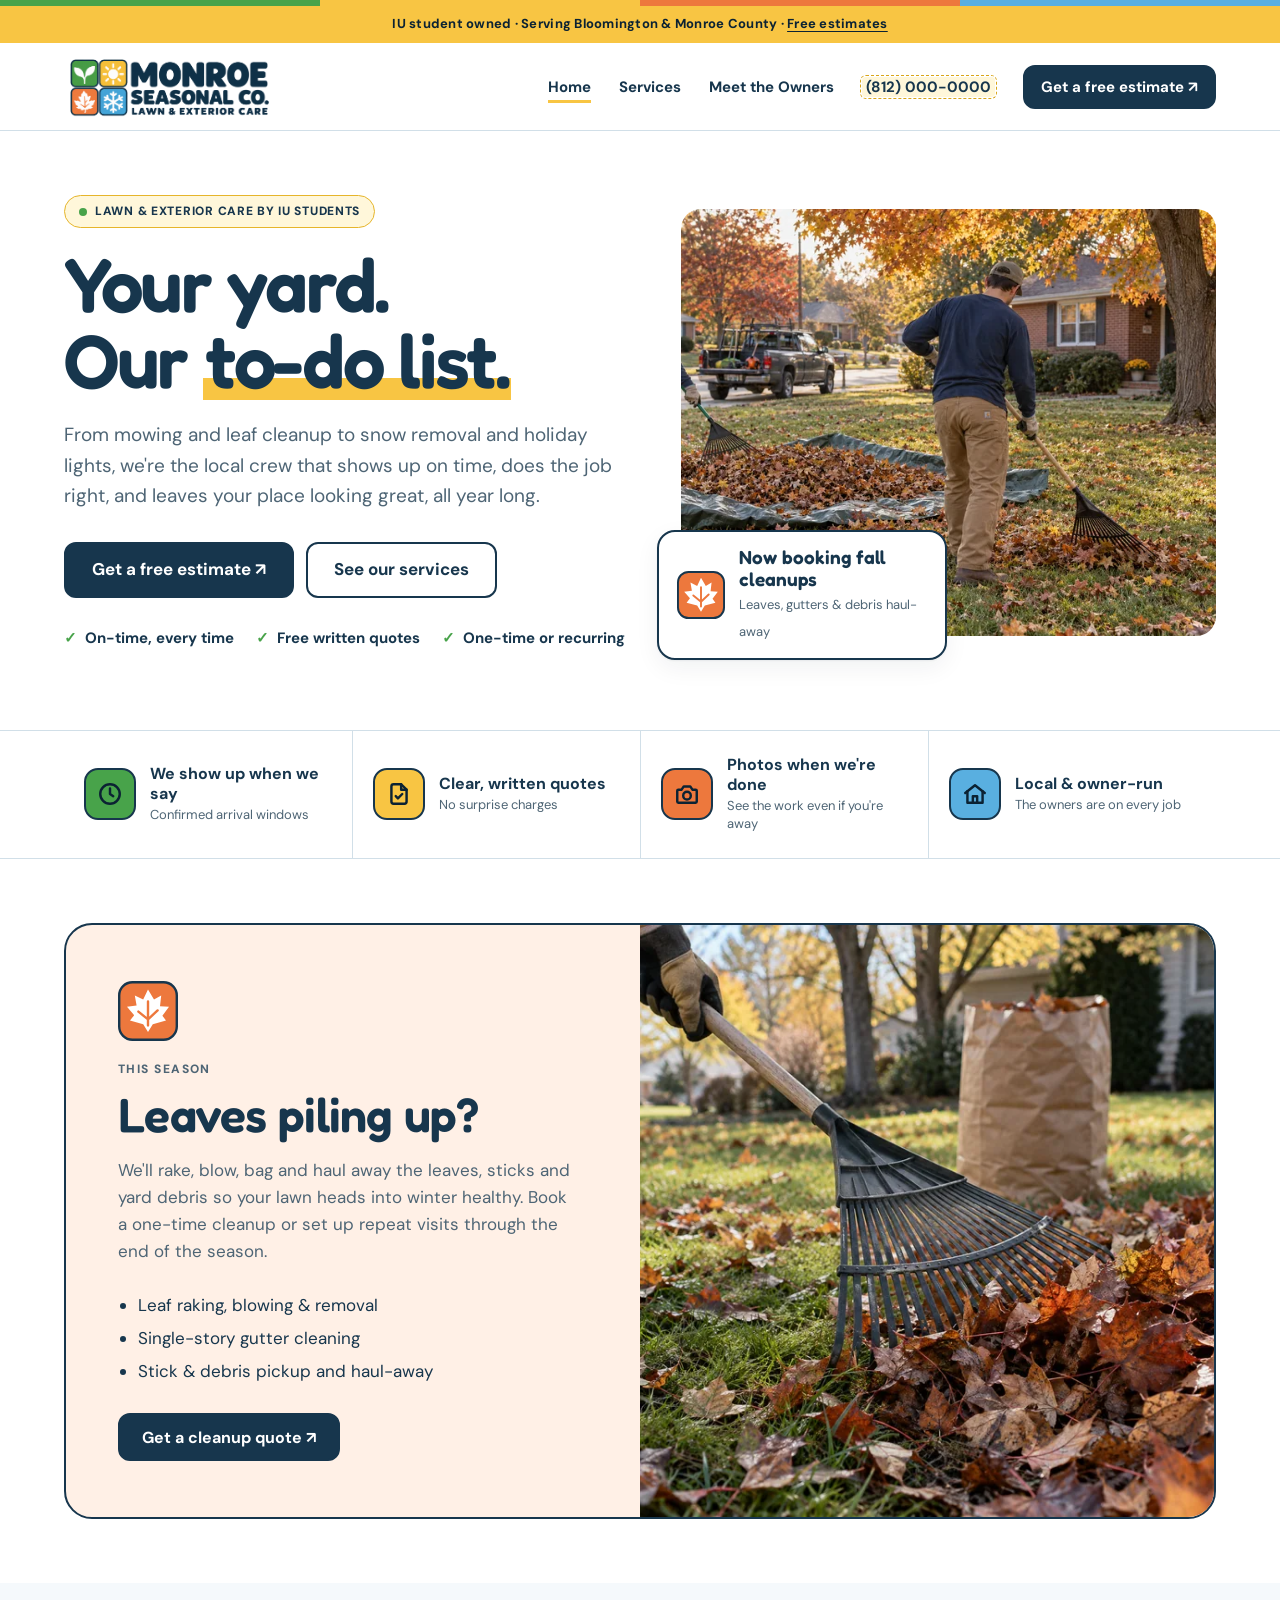
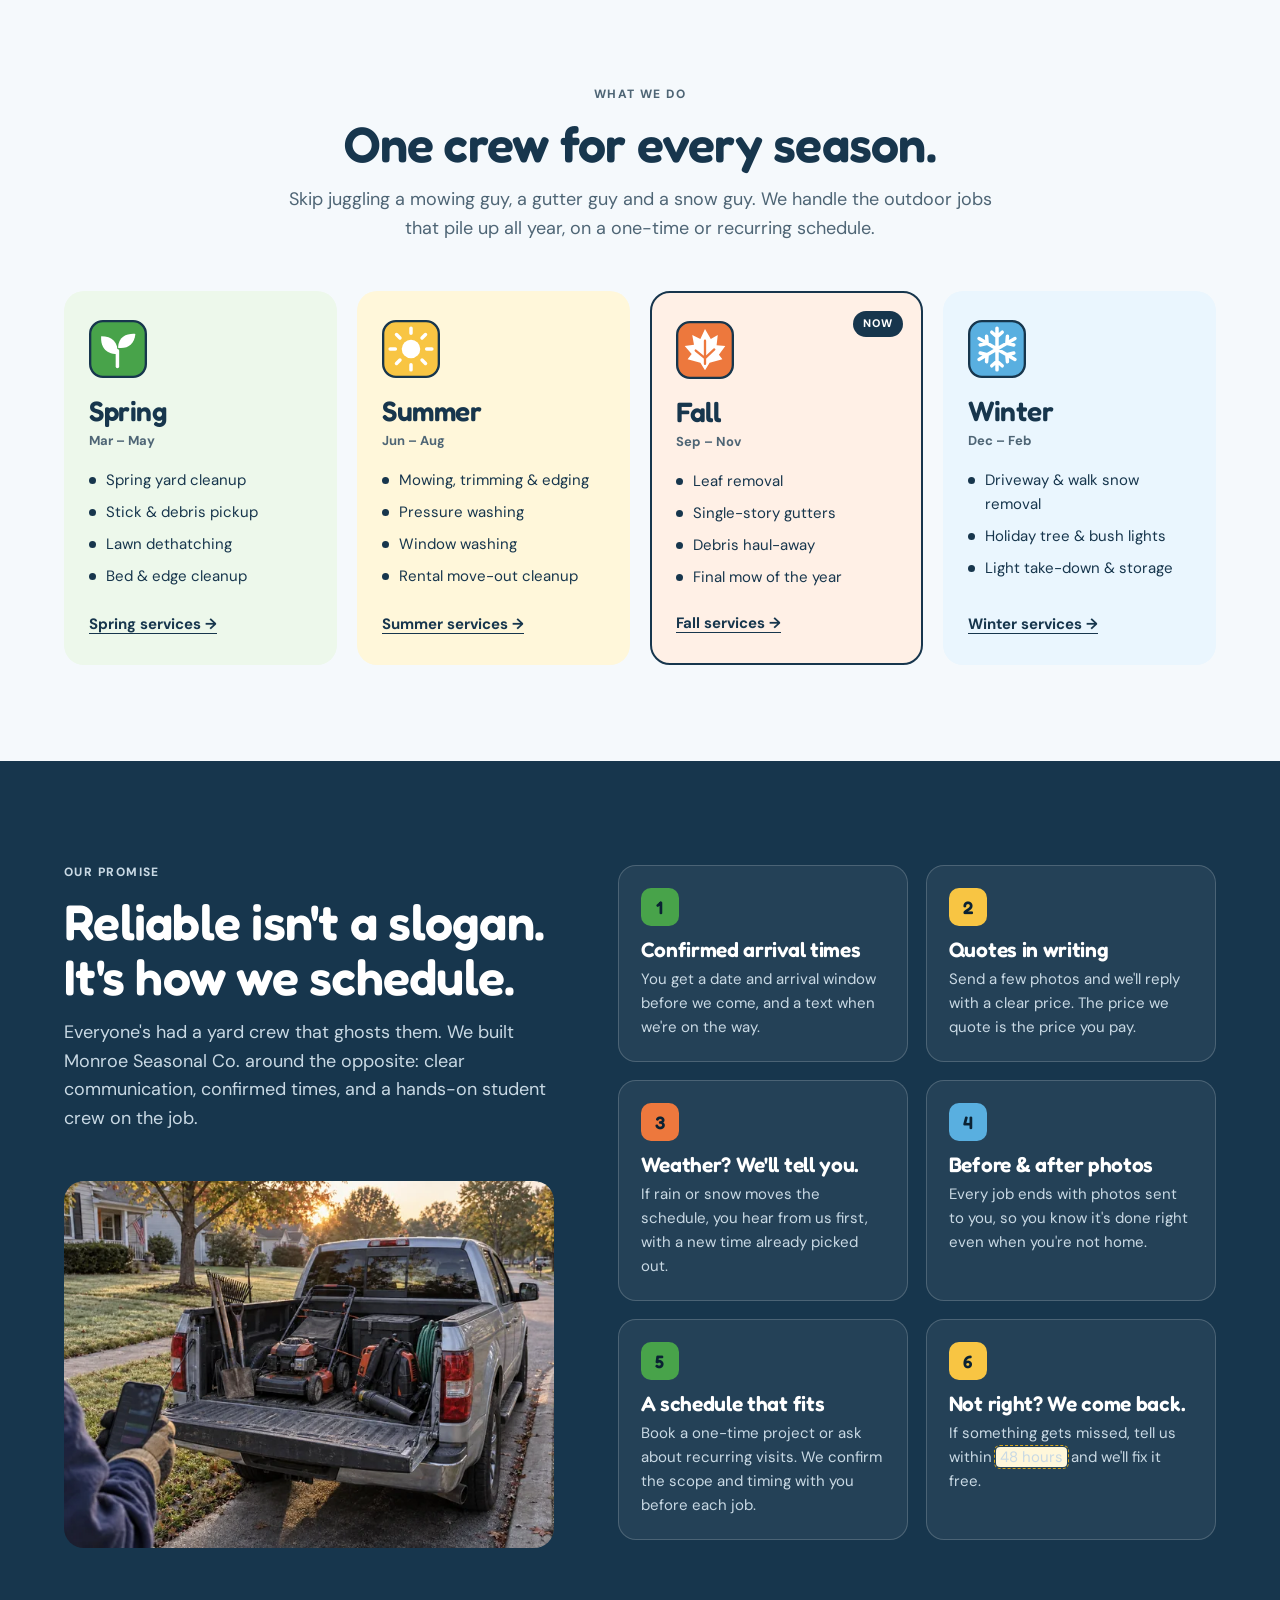
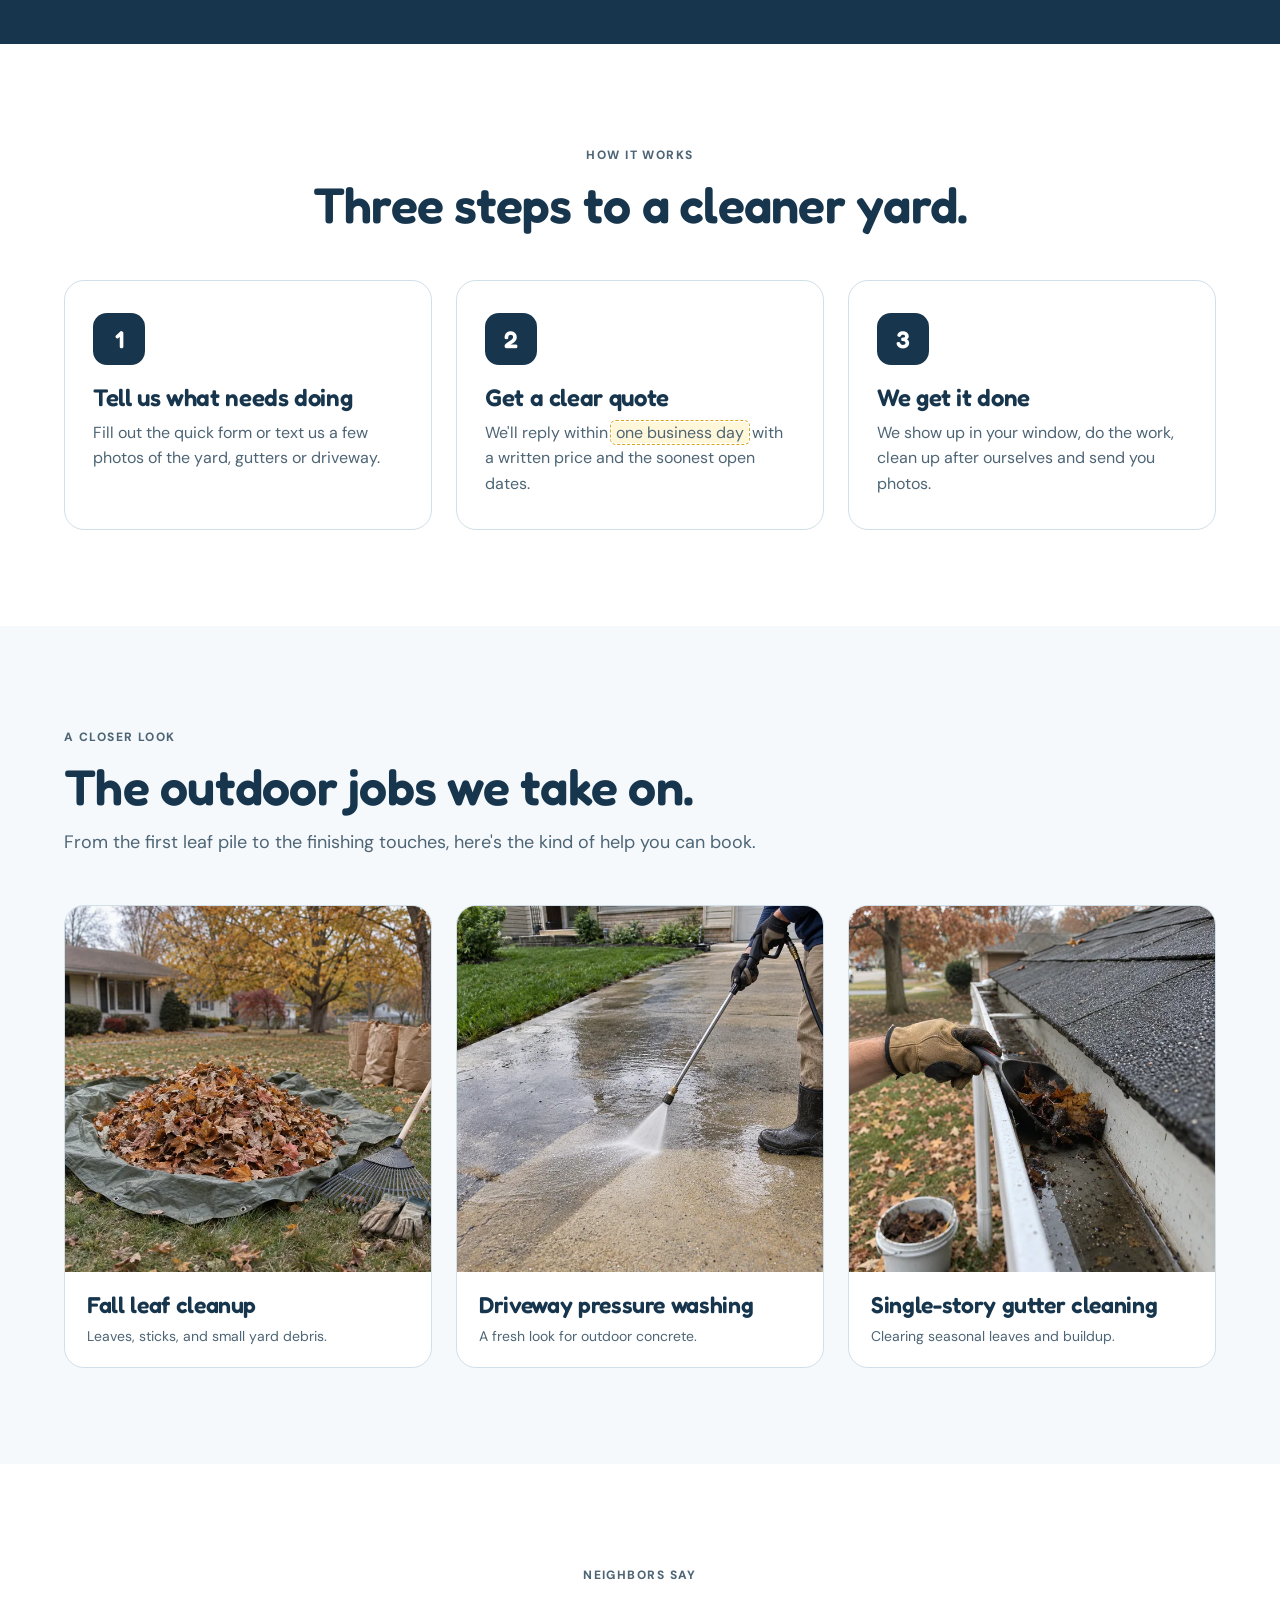
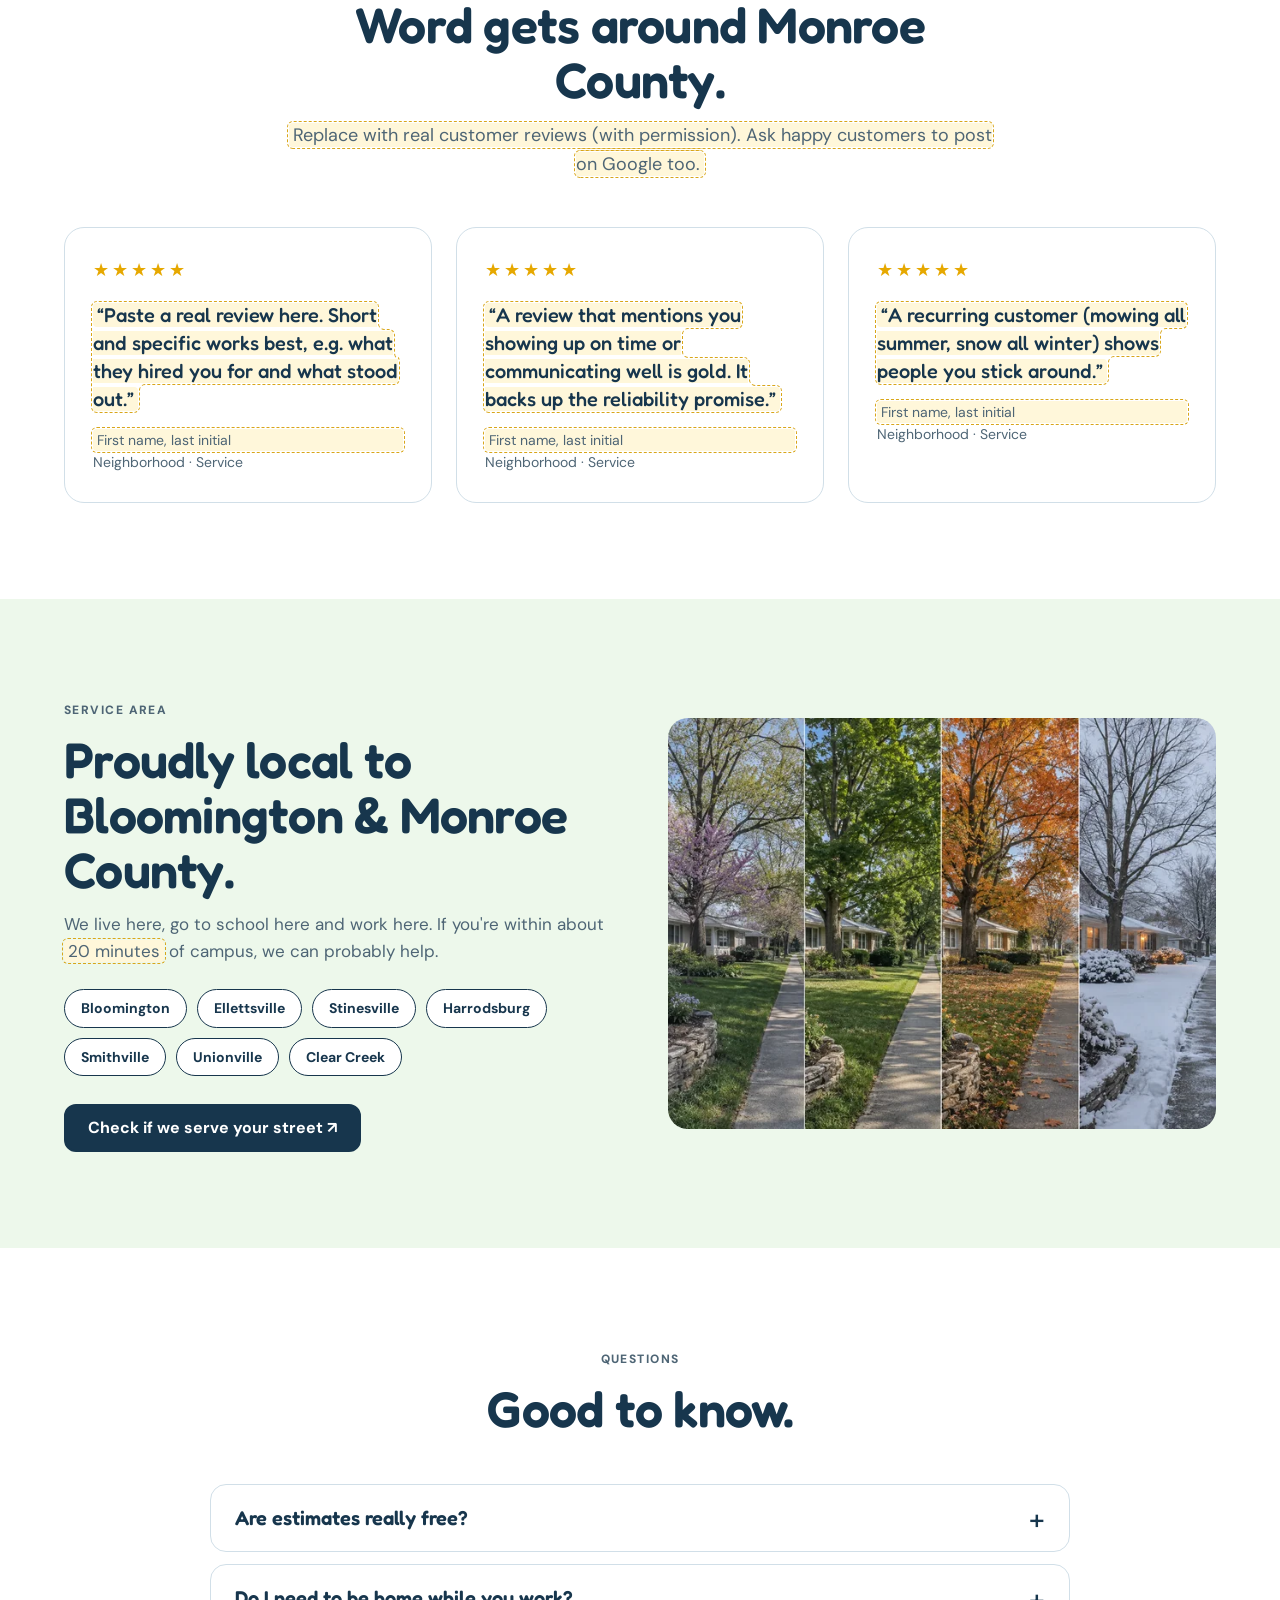
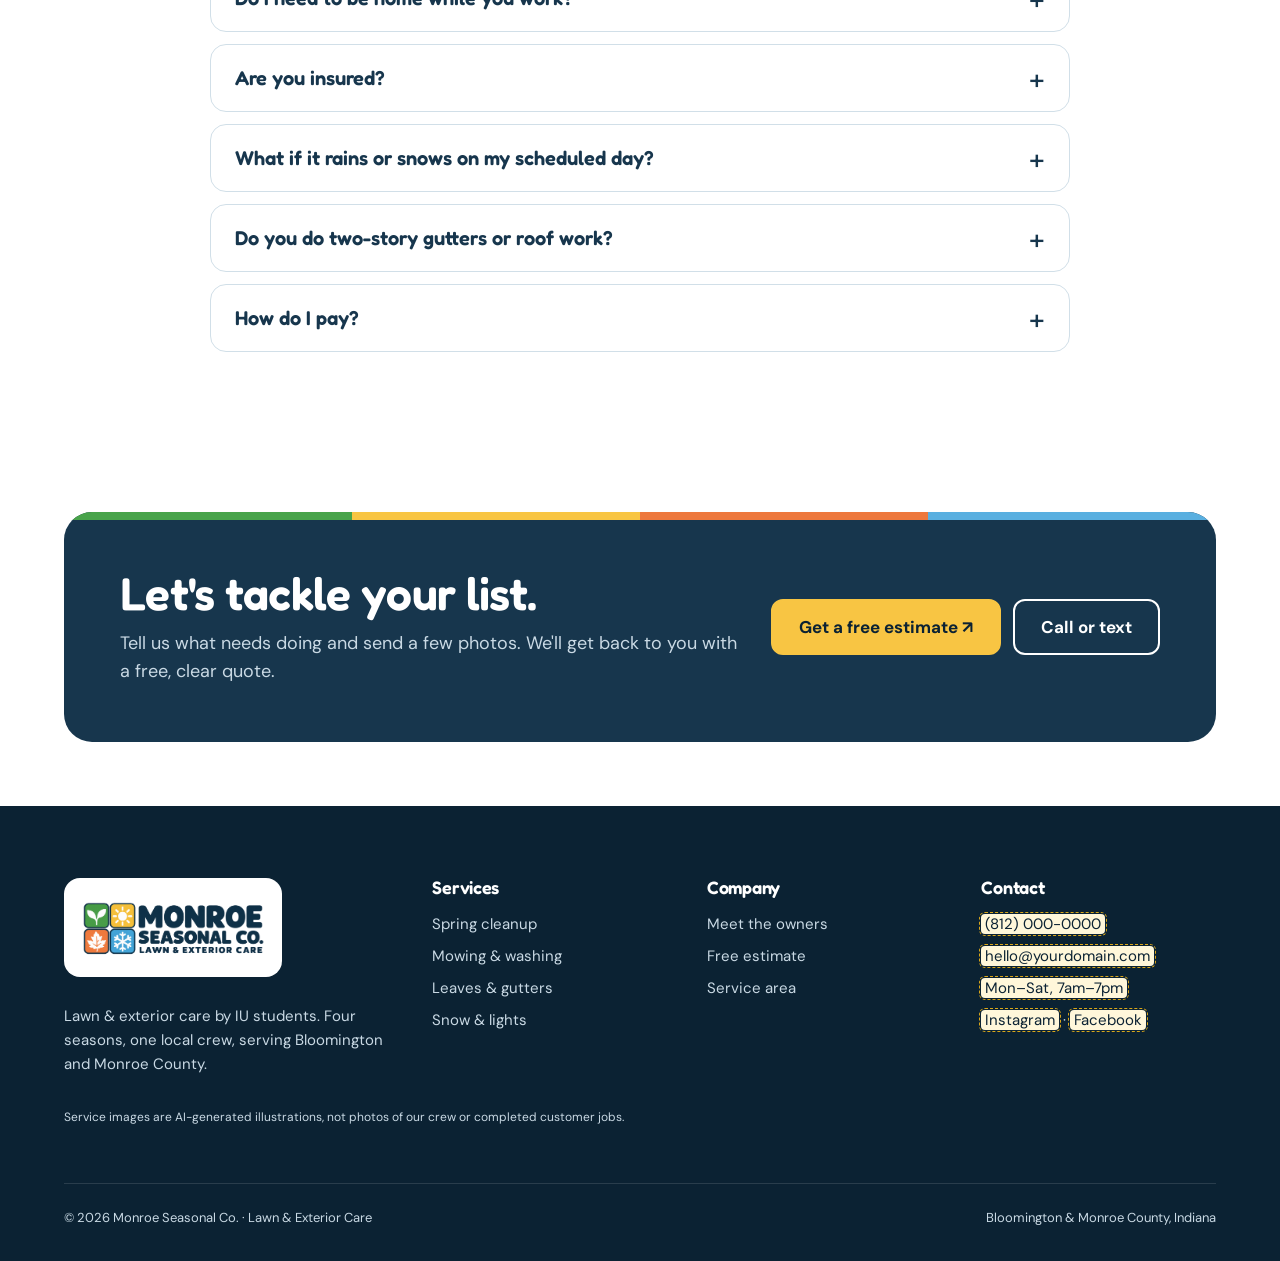
==== commit 6aefa93e: "Replace emoji/symbol icons with matching SVG line icons Trust bar (home) and contact details now use" ====
--- a/website/index.html
+++ b/website/index.html
@@ -70,10 +70,10 @@
   <!-- ===== TRUST BAR ===== -->
   <section class="trustbar" aria-label="Why customers choose us">
     <div class="container trust-grid">
-      <div class="trust-item"><span class="trust-icon bg-spring" aria-hidden="true">⏱</span><div><strong>We show up when we say</strong><span>Confirmed arrival windows</span></div></div>
-      <div class="trust-item"><span class="trust-icon bg-summer" aria-hidden="true">✎</span><div><strong>Clear, written quotes</strong><span>No surprise charges</span></div></div>
-      <div class="trust-item"><span class="trust-icon bg-fall" aria-hidden="true">📷</span><div><strong>Photos when we're done</strong><span>See the work even if you're away</span></div></div>
-      <div class="trust-item"><span class="trust-icon bg-winter" aria-hidden="true">⌂</span><div><strong>Local &amp; owner-run</strong><span>The owners are on every job</span></div></div>
+      <div class="trust-item"><span class="trust-icon bg-spring" aria-hidden="true"><svg viewBox="0 0 24 24" fill="none" stroke="currentColor" stroke-width="2.25" stroke-linecap="round" stroke-linejoin="round" aria-hidden="true"><circle cx="12" cy="12" r="9"/><path d="M12 7v5l3 2"/></svg></span><div><strong>We show up when we say</strong><span>Confirmed arrival windows</span></div></div>
+      <div class="trust-item"><span class="trust-icon bg-summer" aria-hidden="true"><svg viewBox="0 0 24 24" fill="none" stroke="currentColor" stroke-width="2.25" stroke-linecap="round" stroke-linejoin="round" aria-hidden="true"><path d="M14 3H7a2 2 0 0 0-2 2v14a2 2 0 0 0 2 2h10a2 2 0 0 0 2-2V8z"/><path d="M14 3v5h5"/><path d="m9 14 2 2 4-4"/></svg></span><div><strong>Clear, written quotes</strong><span>No surprise charges</span></div></div>
+      <div class="trust-item"><span class="trust-icon bg-fall" aria-hidden="true"><svg viewBox="0 0 24 24" fill="none" stroke="currentColor" stroke-width="2.25" stroke-linecap="round" stroke-linejoin="round" aria-hidden="true"><path d="M4 8h3l2-3h6l2 3h3a1 1 0 0 1 1 1v10a1 1 0 0 1-1 1H4a1 1 0 0 1-1-1V9a1 1 0 0 1 1-1z"/><circle cx="12" cy="13.5" r="3.5"/></svg></span><div><strong>Photos when we're done</strong><span>See the work even if you're away</span></div></div>
+      <div class="trust-item"><span class="trust-icon bg-winter" aria-hidden="true"><svg viewBox="0 0 24 24" fill="none" stroke="currentColor" stroke-width="2.25" stroke-linecap="round" stroke-linejoin="round" aria-hidden="true"><path d="m3 11 9-7 9 7"/><path d="M5 9.5V20h14V9.5"/><path d="M10 20v-6h4v6"/></svg></span><div><strong>Local &amp; owner-run</strong><span>The owners are on every job</span></div></div>
     </div>
   </section>
 
--- a/website/css/styles.css
+++ b/website/css/styles.css
@@ -111,9 +111,10 @@
 .trust-grid{display:grid;grid-template-columns:repeat(4,1fr)}
 .trust-item{display:flex;gap:14px;align-items:center;padding:24px 20px}
 .trust-item + .trust-item{border-left:1px solid var(--border)}
-.trust-icon{width:44px;height:44px;border-radius:12px;display:grid;place-items:center;flex-shrink:0;font-size:20px;border:2px solid var(--navy)}
+.trust-icon{width:52px;height:52px;border-radius:14px;display:grid;place-items:center;flex-shrink:0;border:2.5px solid var(--navy);color:var(--ink)}
+.trust-icon svg{width:26px;height:26px}
 .trust-item strong{display:block;font-size:16px;line-height:1.25}
-.trust-item span{font-size:13px;color:var(--muted)}
+.trust-item div > span{display:block;font-size:13px;line-height:1.45;color:var(--muted);margin-top:2px}
 
 /* ---------- Season / service cards ---------- */
 .season-grid{display:grid;grid-template-columns:repeat(4,1fr);gap:20px}
@@ -265,7 +266,8 @@
 .side-card{border-radius:24px;padding:32px;display:grid;gap:22px}
 .side-card h3{font-size:24px}
 .contact-line{display:flex;gap:14px;align-items:flex-start}
-.contact-line .trust-icon{background:#fff}
+.contact-line .trust-icon{background:#fff;color:var(--ink);width:44px;height:44px;border-radius:12px;border-width:2px}
+.contact-line .trust-icon svg{width:22px;height:22px}
 .contact-line strong{display:block}
 .contact-line a,.contact-line span{color:var(--muted);text-decoration:none}
 .next-list{list-style:none;padding:0;display:grid;gap:14px;counter-reset:n}
